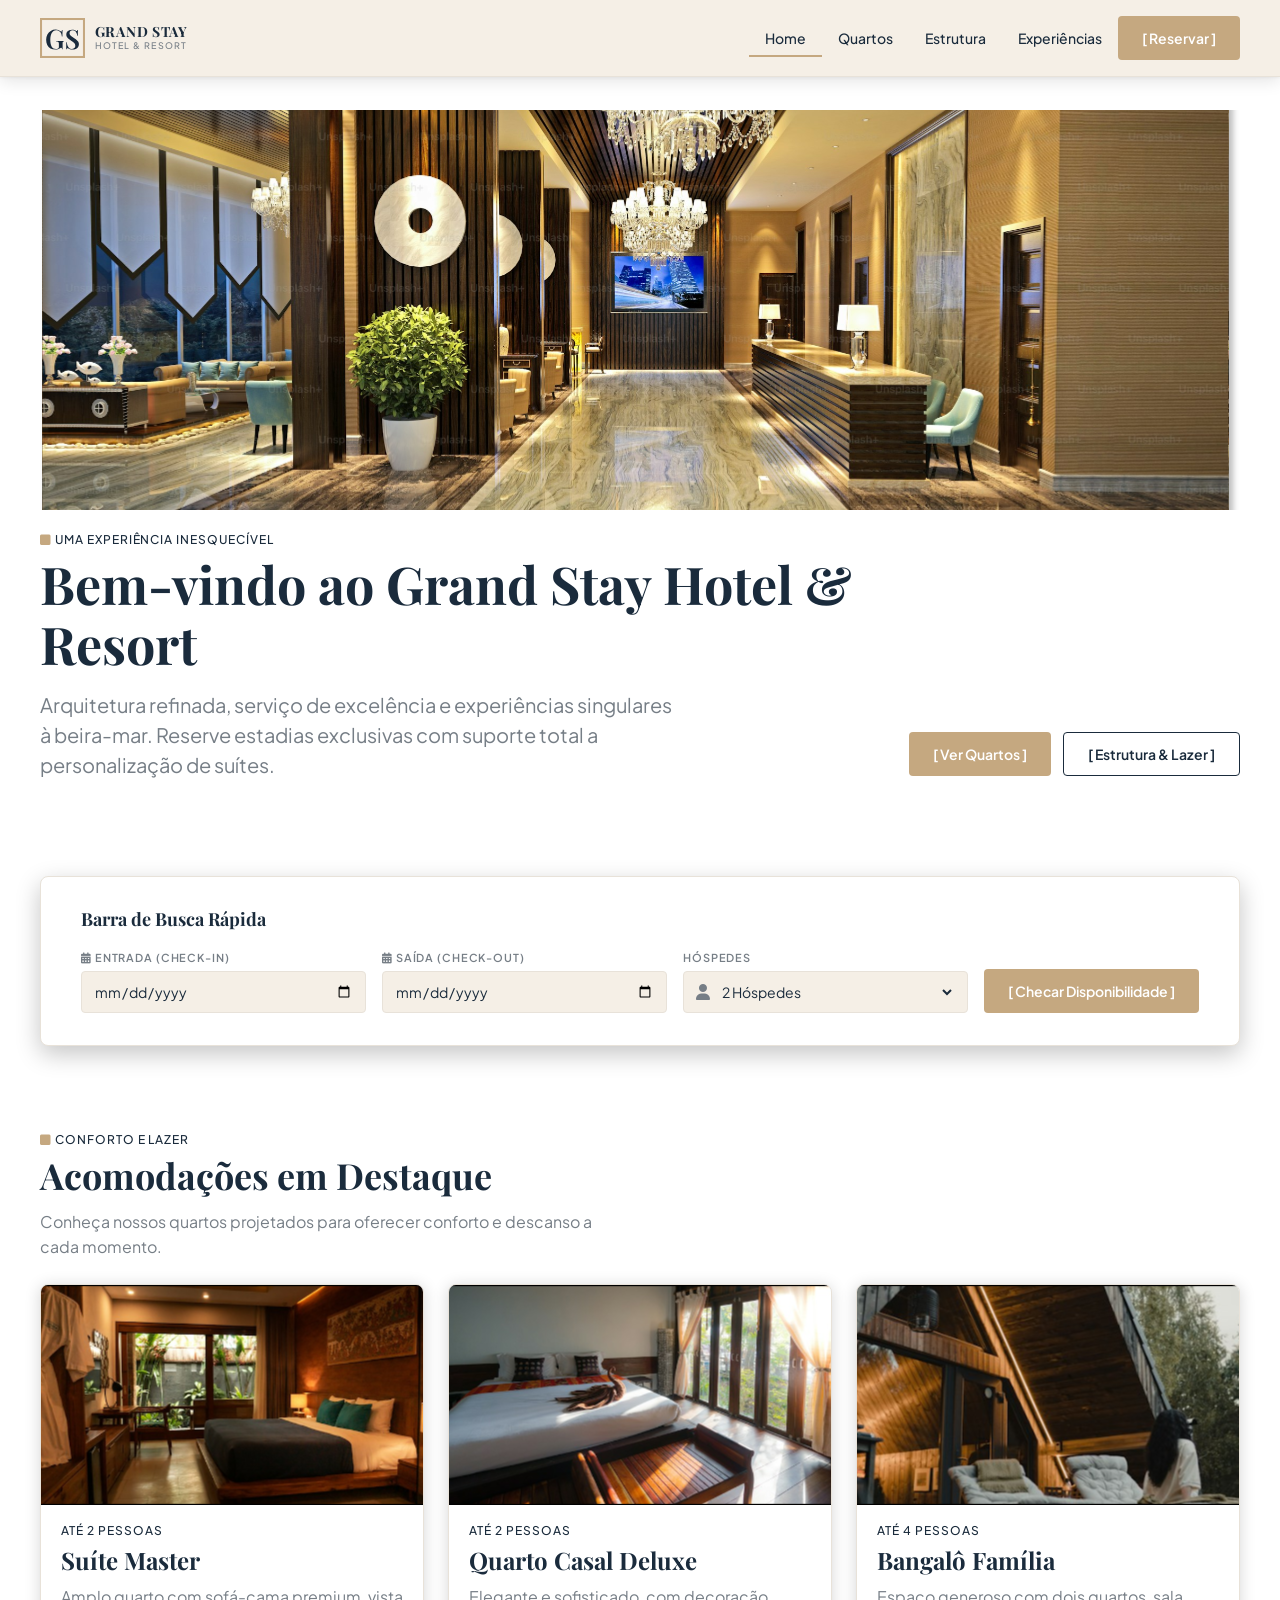
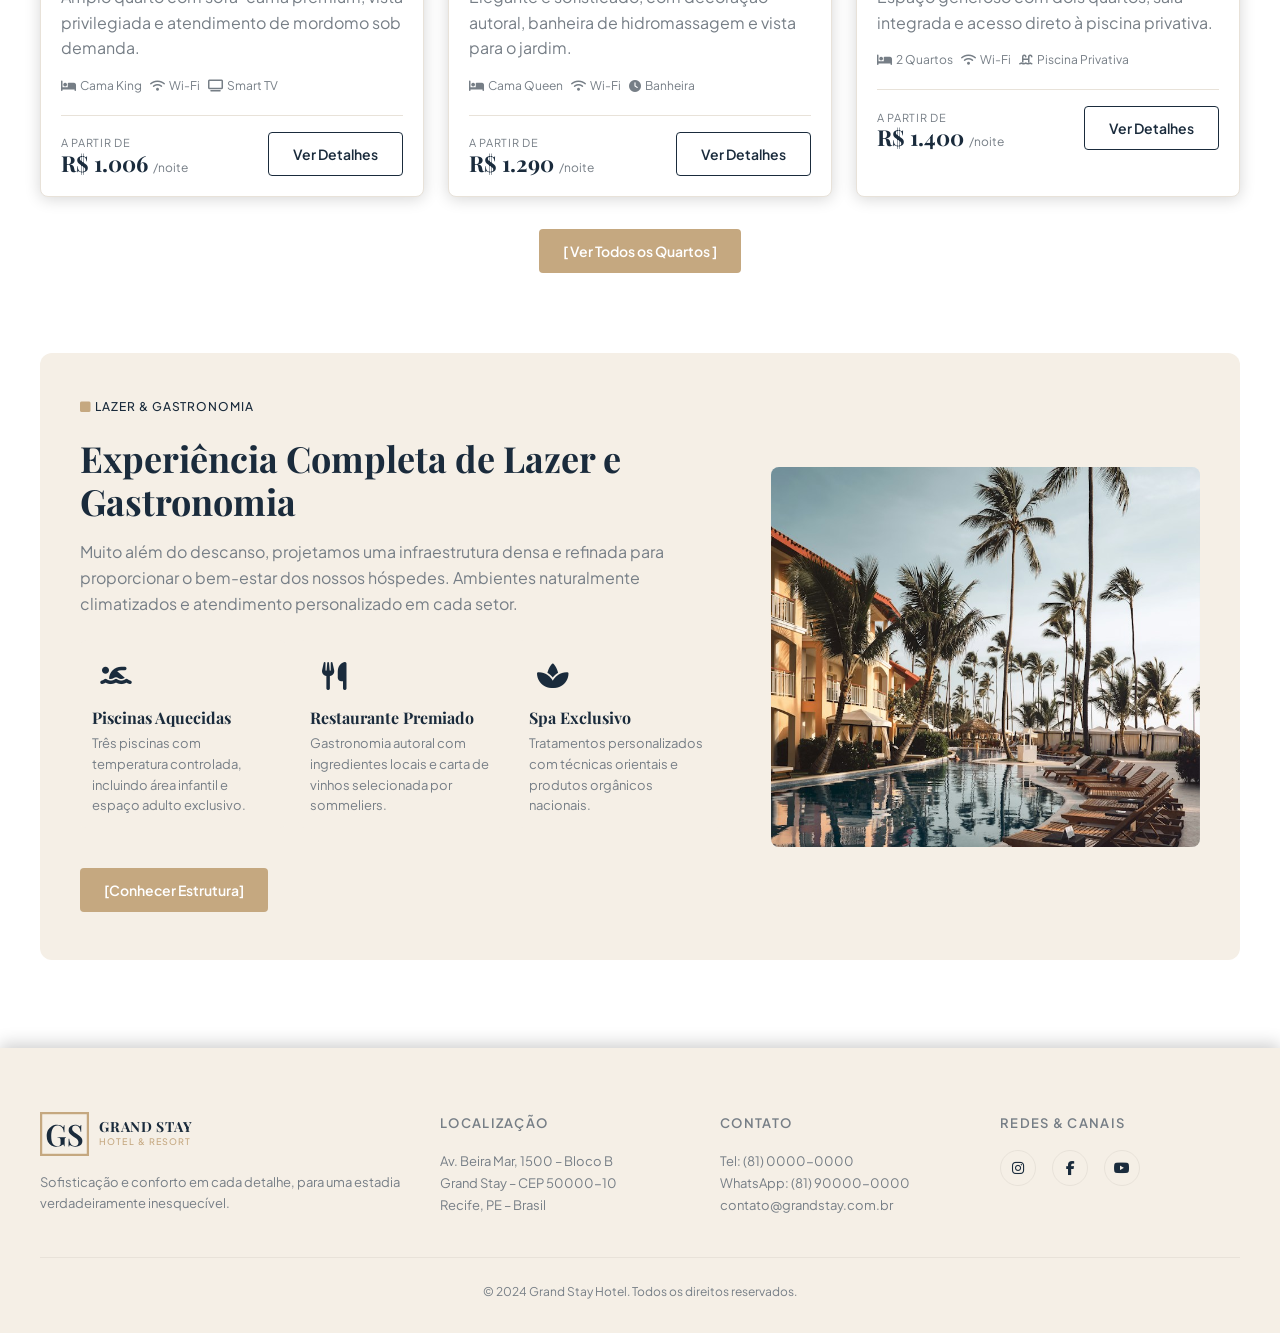
==== index.html @ 4dcf3131 "Merge branch 'develop' into feat/rooms" ====
<!DOCTYPE html>
<html lang="pt-BR">

<head>
  <meta charset="UTF-8">
  <meta name="viewport" content="width=device-width, initial-scale=1.0">
  <title>Grand Stay | Hotel &amp; Resort</title>
  <link rel="stylesheet" href="https://cdnjs.cloudflare.com/ajax/libs/font-awesome/6.5.2/css/all.min.css">
  <link rel="stylesheet" href="css/style.css">
  <link rel="stylesheet" href="css/index.css">
</head>

<body>
  <header class="nav">
    <div class="nav-inner">
      <a href="index.html" class="nav-logo" aria-label="Grand Stay – página inicial">
        <img src="assets/icons/Logo.svg" alt="Logo Grand Stay">
        <div class="nav-logo-text">
          <span class="nav-logo-name">Grand Stay</span>
          <span class="nav-logo-sub">Hotel &amp; Resort</span>
        </div>
      </a>

      <input type="checkbox" id="menu-toggle" class="nav-checkbox">
      <label for="menu-toggle" class="nav-overlay" aria-label="Fechar menu"></label>
      <label for="menu-toggle" class="nav-toggle" aria-label="Abrir menu">
        <span></span>
      </label>

      <nav id="nav-menu" class="nav-menu" aria-label="Menu principal">
        <ul class="nav-links">
          <li><a href="index.html" class="nav-link active">Home</a></li>
          <li><a href="pages/quartos.html" class="nav-link">Quartos</a></li>
          <li><a href="estrutura.html" class="nav-link">Estrutura</a></li>
          <li><a href="experiencias.html" class="nav-link">Experiências</a></li>
        </ul>
        <div class="nav-actions">
          <a href="reserva.html" class="btn btn-primary">[ Reservar ]</a>
        </div>
      </nav>
    </div>
  </header>

  <main>
    <section class="hero" aria-label="Bem-vindo ao Grand Stay">
      <img class="hero-img" src="assets/img/hall-entrada-hotel.svg" alt="Hall de entrada do Grand Stay Hotel & Resort">
      <div class="hero-overlay" aria-hidden="true"></div>
      <div class="hero-content">
        <div class="hero-text">
          <p class="hero-overline overline"><i class="fa-solid fa-square"></i> Uma experiência inesquecível</p>
          <h1 class="hero-title display-hero">Bem-vindo ao Grand Stay Hotel &amp; Resort</h1>
          <p class="hero-description body-large">
            Arquitetura refinada, serviço de excelência e experiências singulares à beira-mar.
            Reserve estadias exclusivas com suporte total a personalização de suítes.
          </p>
        </div>
        <div class="hero-actions">
          <a href="#" class="btn btn-primary">[ Ver Quartos ]</a>
          <a href="#" class="btn btn-secondary">[ Estrutura &amp; Lazer ]</a>
        </div>
      </div>
    </section>

    <section class="quick-search" aria-label="Busca rápida de disponibilidade">
      <h2 class="quick-search-title">Barra de Busca Rápida</h2>
      <form class="quick-search-form" action="reserva.html" method="get">
        <div class="quick-search-field">
          <label class="quick-search-label" for="checkin">            <i class="fa-solid fa-calendar-days" aria-hidden="true"></i> Entrada (Check-in)</label>
          <div class="quick-search-input-wrap">
            <input class="quick-search-input" type="date" id="checkin" name="checkin" aria-label="Data de entrada">
          </div>
        </div>

        <div class="quick-search-field">
          <label class="quick-search-label" for="checkout"><i class="fa-solid fa-calendar-days" aria-hidden="true"></i> Saída (Check-out)</label>
          <div class="quick-search-input-wrap">
            <input class="quick-search-input" type="date" id="checkout" name="checkout" aria-label="Data de saída">
          </div>
        </div>

        <div class="quick-search-field">
          <label class="quick-search-label" for="hospedes">Hóspedes</label>
          <div class="quick-search-input-wrap">
            <i class="fa-solid fa-user" aria-hidden="true"></i>
            <select class="quick-search-input" id="hospedes" name="hospedes" aria-label="Número de hóspedes">
              <option value="1">1 Hóspede</option>
              <option value="2" selected>2 Hóspedes</option>
              <option value="3">3 Hóspedes</option>
              <option value="4">4+ Hóspedes</option>
            </select>
          </div>
        </div>

        <button type="submit" class="btn btn-primary quick-search-btn">[ Checar Disponibilidade ]</button>
      </form>
    </section>

    <section class="section" aria-labelledby="rooms-heading">
      <div class="section-inner">
        <header class="section-header">
          <p class="overline"><i class="fa-solid fa-square"></i> Conforto e Lazer</p>
          <h2 class="section-title" id="rooms-heading">Acomodações em Destaque</h2>
          <p class="section-subtitle">Conheça nossos quartos projetados para oferecer conforto e descanso a cada
            momento.</p>
        </header>

        <ul class="rooms-grid">
          <li class="room-card">
            <img class="room-card-img" src="assets/img/suite-master.svg" alt="Suíte Master do Grand Stay">
            <div class="room-card-body">
              <p class="overline">até 2 pessoas</p>
              <h3 class="room-card-name">Suíte Master</h3>
              <p class="room-card-desc">Amplo quarto com sofá-cama premium, vista privilegiada e atendimento de mordomo
                sob demanda.</p>
              <ul class="room-card-amenities">
                <li class="room-card-amenity">
                  <i class="fa-solid fa-bed" aria-hidden="true"></i>
                  Cama King
                </li>
                <li class="room-card-amenity">
                  <i class="fa-solid fa-wifi" aria-hidden="true"></i>
                  Wi-Fi
                </li>
                <li class="room-card-amenity">
                  <i class="fa-solid fa-tv" aria-hidden="true"></i>
                  Smart TV
                </li>
              </ul>
              <div class="room-card-footer">
                <div>
                  <p class="room-card-price-label">a partir de</p>
                  <p class="room-card-price">R$ 1.006 <span>/noite</span></p>
                </div>
                <a href="detalhes-quarto.html" class="btn btn-outline">Ver Detalhes</a>
              </div>
            </div>
          </li>

          <li class="room-card">
            <img class="room-card-img" src="assets/img/casal-deluxe.svg" alt="Quarto Casal Deluxe do Grand Stay">
            <div class="room-card-body">
              <p class="overline">até 2 pessoas</p>
              <h3 class="room-card-name">Quarto Casal Deluxe</h3>
              <p class="room-card-desc">Elegante e sofisticado, com decoração autoral, banheira de hidromassagem e vista
                para o jardim.</p>
              <ul class="room-card-amenities">
                <li class="room-card-amenity">
                  <i class="fa-solid fa-bed" aria-hidden="true"></i>
                  Cama Queen
                </li>
                <li class="room-card-amenity">
                  <i class="fa-solid fa-wifi" aria-hidden="true"></i>
                  Wi-Fi
                </li>
                <li class="room-card-amenity">
                  <i class="fa-solid fa-clock" aria-hidden="true"></i>
                  Banheira
                </li>
              </ul>
              <div class="room-card-footer">
                <div>
                  <p class="room-card-price-label">a partir de</p>
                  <p class="room-card-price">R$ 1.290 <span>/noite</span></p>
                </div>
                <a href="detalhes-quarto.html" class="btn btn-outline">Ver Detalhes</a>
              </div>
            </div>
          </li>

          <li class="room-card">
            <img class="room-card-img" src="assets/img/bangalo-familia.svg" alt="Bangalô Família do Grand Stay">
            <div class="room-card-body">
              <p class="overline">até 4 pessoas</p>
              <h3 class="room-card-name">Bangalô Família</h3>
              <p class="room-card-desc">Espaço generoso com dois quartos, sala integrada e acesso direto à piscina
                privativa.</p>
              <ul class="room-card-amenities">
                <li class="room-card-amenity">
                  <i class="fa-solid fa-bed" aria-hidden="true"></i>
                  2 Quartos
                </li>
                <li class="room-card-amenity">
                  <i class="fa-solid fa-wifi" aria-hidden="true"></i>
                  Wi-Fi
                </li>
                <li class="room-card-amenity">
                  <i class="fa-solid fa-water-ladder"></i>
                  Piscina Privativa
                </li>
              </ul>
              <div class="room-card-footer">
                <div>
                  <p class="room-card-price-label">a partir de</p>
                  <p class="room-card-price">R$ 1.400 <span>/noite</span></p>
                </div>
                <a href="detalhes-quarto.html" class="btn btn-outline">Ver Detalhes</a>
              </div>
            </div>
          </li>
        </ul>

        <div class="rooms-cta">
          <a href="pages/quartos.html" class="btn btn-primary">[ Ver Todos os Quartos ]</a>
        </div>
      </div>
    </section>

    <section class="leisure section--alt" aria-labelledby="leisure-heading">
      <div class="leisure-inner">
        <div class="leisure-content">
          <p class="overline"><i class="fa-solid fa-square"></i> Lazer &amp; Gastronomia</p>
          <h2 id="leisure-heading">Experiência Completa de Lazer e Gastronomia</h2>
          <p class="leisure-description">
            Muito além do descanso, projetamos uma infraestrutura densa e refinada para proporcionar o bem-estar dos
            nossos hóspedes. Ambientes naturalmente climatizados e atendimento personalizado em cada setor.
          </p>

          <ul class="leisure-features">
            <li class="leisure-feature">
              <div class="leisure-feature-icon" aria-hidden="true">
                <i class="fa-solid fa-person-swimming"></i>
              </div>
              <div class="leisure-feature-text">
                <h3>Piscinas Aquecidas</h3>
                <p>Três piscinas com temperatura controlada, incluindo área infantil e espaço adulto exclusivo.</p>
              </div>
            </li>

            <li class="leisure-feature">
              <div class="leisure-feature-icon" aria-hidden="true">
                <i class="fa-solid fa-utensils"></i>
              </div>
              <div class="leisure-feature-text">
                <h3>Restaurante Premiado</h3>
                <p>Gastronomia autoral com ingredientes locais e carta de vinhos selecionada por sommeliers.</p>
              </div>
            </li>

            <li class="leisure-feature">
              <div class="leisure-feature-icon" aria-hidden="true">
                <i class="fa-solid fa-spa"></i>
              </div>
              <div class="leisure-feature-text">
                <h3>Spa Exclusivo</h3>
                <p>Tratamentos personalizados com técnicas orientais e produtos orgânicos nacionais.</p>
              </div>
            </li>
          </ul>

          <a href="estrutura.html" class="btn btn-primary leisure-cta">[Conhecer Estrutura]</a>
        </div>

        <div class="leisure-img-wrap">
          <img class="leisure-img" src="assets/img/piscina.svg"
            alt="Área de piscina do Grand Stay Hotel & Resort com espreguiçadeiras e palmeiras">
        </div>
      </div>
    </section>
  </main>

  <footer class="footer">
    <div class="footer-inner">
      <div class="footer-top">

        <div class="footer-brand">
          <a href="index.html" class="footer-logo" aria-label="Grand Stay – página inicial">
            <img src="assets/icons/Logo.svg" alt="Logo Grand Stay">
            <div>
              <p class="footer-logo-name">Grand Stay</p>
              <p class="footer-logo-sub">Hotel &amp; Resort</p>
            </div>
          </a>
          <p class="footer-tagline">Sofisticação e conforto em cada detalhe, para uma estadia verdadeiramente
            inesquecível.</p>
        </div>

        <div class="footer-col">
          <p class="footer-col-title">Localização</p>
          <address>
            Av. Beira Mar, 1500 – Bloco B<br>
            Grand Stay – CEP 50000-10<br>
            Recife, PE – Brasil
          </address>
        </div>

        <div class="footer-col">
          <p class="footer-col-title">Contato</p>
          <p>
            <a href="tel:+558100000000">Tel: (81) 0000-0000</a><br>
            <a href="tel:+5581900000000">WhatsApp: (81) 90000-0000</a><br>
            <a href="mailto:contato@grandstay.com.br">contato@grandstay.com.br</a>
          </p>
        </div>

        <div class="footer-col">
          <p class="footer-col-title">Redes &amp; Canais</p>
          <nav class="footer-social" aria-label="Redes sociais">
            <a href="#" aria-label="Instagram do Grand Stay">
              <i class="fa-brands fa-instagram" aria-hidden="true"></i>
            </a>
            <a href="#" aria-label="Facebook do Grand Stay">
              <i class="fa-brands fa-facebook-f" aria-hidden="true"></i>
            </a>
            <a href="#" aria-label="YouTube do Grand Stay">
              <i class="fa-brands fa-youtube" aria-hidden="true"></i>
            </a>
          </nav>
        </div>

      </div>

      <div class="footer-bottom">
        <p>&copy; 2024 Grand Stay Hotel. Todos os direitos reservados.</p>
      </div>
    </div>
  </footer>

</body>

</html>
---- css/style.css ----
/* ============================================================
    ESTILOS GERAIS 
 ============================================================ */

@import url('https://fonts.googleapis.com/css2?family=Playfair+Display:ital,wght@0,400..900;1,400..900&family=Plus+Jakarta+Sans:ital,wght@0,200..800;1,200..800&display=swap');


:root {

  --font-heading: "Playfair Display", serif;
  --font-body:    "Plus Jakarta Sans", sans-serif;

  /* Pesos */
  --fw-regular:  400;
  --fw-medium:   500;
  --fw-semibold: 600;
  --fw-bold:     700;

  /* Cores */
  --color-primary:          #C5A880;
  --color-primary-hover:    #AA8B62;
  --color-secondary:        #1A2B3C;
  --color-secondary-hover:  #263E57;
  --color-bg-main:          #F5EFE6;
  --color-text-muted:       #767E86;
  --color-sucess:           #2E7D32;
  --color-error:            #C62828;
  --color-warning:          #EF6C00;
  --color-info:             #1565C0;
  --color-white:            #FFFFFF;
  --color-border:           #E8E2D9;
  --color-overlay:          rgba(26, 43, 60, 0.55);

  /* Sombras */
  --shadow-nav:             0 4px 16px rgba(0, 0, 0, 0.11), 0 1px 3px rgba(0, 0, 0, 0.05);
  --shadow-footer:          0 -4px 16px rgba(0, 0, 0, 0.192);
  --shadow-card:            0 2px 16px rgba(0, 0, 0, 0.164);
  --shadow-card-hover:      0 8px 24px rgba(0, 0, 0, 0.233);
}


/* ============================================================
   RESET
   ============================================================ */

*,
*::before,
*::after {
  box-sizing: border-box;
  margin: 0;
  padding: 0;
}

html {
  scroll-behavior: smooth;
}

body {
  font-family: var(--font-body);
  font-size: 14px;         
  font-weight: var(--fw-regular);
  line-height: 1.5;
  min-height: 100vh;

  color: var(--color-secondary);
  background-color: var(--color-white);

  display: flex;
  flex-direction: column;
  padding-top: 74px;
}

main {
  flex: 1;
  margin: 16px;
}

img {
  display: block;
  max-width: 100%;
}

ul, ol {
  list-style: none;
}

a {
  text-decoration: none;
  color: inherit;
}


/* ============================================================
   TIPOGRAFIA
   ============================================================ */

h1 {
  font-family: var(--font-heading);
  font-size: 32px;          
  font-weight: var(--fw-bold);
  line-height: 1.2;
}

h2 {
  font-family: var(--font-heading);
  font-size: 24px;         
  font-weight: var(--fw-bold);
  line-height: 1.2;
}

h3 {
  font-family: var(--font-heading);
  font-size: 20px;          
  font-weight: var(--fw-bold);
  line-height: 1.3;
}

p {
  font-family: var(--font-body);
  font-size: 14px;         
  font-weight: var(--fw-regular);
  line-height: 1.6;
}

.display-hero {
  font-family: var(--font-heading);
  font-size: 36px;
  font-weight: var(--fw-bold);
  line-height: 1.1;
}

.body-large {
  font-family: var(--font-body);
  font-size: 16px;
  font-weight: var(--fw-regular);
  line-height: 1.5;
}

.body-small {
  font-family: var(--font-body);
  font-size: 12px;
  font-weight: var(--fw-regular);
  line-height: 1.5;
}

.button-text {
  font-family: var(--font-body);
  font-size: 14px;
  font-weight: var(--fw-semibold);
  line-height: 1;
  letter-spacing: 0;
}

.overline {
  font-family: var(--font-body);
  font-size: 11px;
  font-weight: var(--fw-medium);
  line-height: 1;
  text-transform: uppercase;
  letter-spacing: 0.08em;
  color: var(--color-secondary);
  margin-bottom: 8px;
}

.fa-square {
  color: var(--color-primary);
}

/* ============================================================
   BOTÕES
   ============================================================ */

.btn {
  display: inline-flex;
  align-items: center;
  justify-content: center;
  gap: 8px;
  min-height: 36px;
  padding: 10px 16px;
  border: none;
  border-radius: 4px;
  cursor: pointer;
  font-family: var(--font-body);
  font-size: 14px;
  font-weight: var(--fw-semibold);
  line-height: 1;
  letter-spacing: 0;
  transition: background-color 0.2s ease, color 0.2s ease, border-color 0.2s ease;
  white-space: nowrap;
}

.btn-primary {
  background-color: var(--color-primary);
  color: var(--color-white);
}

.btn-primary:hover {
  background-color: var(--color-primary-hover);
}

.btn-secondary {
  background-color: transparent;
  color: var(--color-secondary);
  border: 1.5px solid var(--color-secondary);
}

.btn-secondary:hover {
  background-color: var(--color-secondary);
  color: var(--color-white);
}

.btn-outline {
  background-color: transparent;
  color: var(--color-secondary);
  border: 1.5px solid var(--color-secondary);
}

.btn-outline:hover {
  background-color: var(--color-secondary);
  color: var(--color-white);
}


/* ============================================================
   NAV
   ============================================================ */

.nav {
  position: fixed;
  top: 0;
  left: 0;
  right: 0;
  z-index: 100;
  background-color: var(--color-bg-main);
  border-bottom: 1px solid var(--color-border);
  box-shadow: var(--shadow-nav);
}

.nav-inner {
  display: flex;
  align-items: center;
  justify-content: space-between;
  padding: 16px 20px;
  max-width: 1280px;
  margin: 0 auto;
}

.nav-logo {
  display: flex;
  align-items: center;
  gap: 10px;
  flex-shrink: 0;
}

.nav-logo img {
  height: 40px;
  width: auto;
}

.nav-logo-text {
  display: flex;
  flex-direction: column;
}

.nav-logo-name {
  font-family: var(--font-heading);
  font-size: 14px;
  font-weight: var(--fw-bold);
  color: var(--color-secondary);
  line-height: 1.1;
  text-transform: uppercase;
  letter-spacing: 0.05em;
}

.nav-logo-sub {
  font-family: var(--font-body);
  font-size: 9px;
  font-weight: var(--fw-medium);
  color: var(--color-text-muted);
  letter-spacing: 0.12em;
  text-transform: uppercase;
}

.nav-checkbox {
  display: none;
}

.nav-toggle {
  display: flex;
  align-items: center;
  cursor: pointer;
  padding: 12px 4px;
  position: relative;
  z-index: 102;
}

.nav-toggle span,
.nav-toggle span::before,
.nav-toggle span::after {
  display: block;
  width: 24px;
  height: 2px;
  background-color: var(--color-secondary);
}

.nav-toggle span {
  position: relative;
}

.nav-toggle span::before,
.nav-toggle span::after {
  content: "";
  position: absolute;
  left: 0;
}

.nav-toggle span::before {
  top: -8px;
}

.nav-toggle span::after {
  top: 8px;
}

.nav-overlay {
  display: none;
  position: fixed;
  inset: 0;
  background-color: var(--color-overlay);
  z-index: 101;
}

.nav-menu {
  display: none;
  position: fixed;
  top: 73px;
  left: 0;
  right: 0;
  bottom: 0;
  background-color: var(--color-white);
  flex-direction: column;
  padding: 32px 20px;
  gap: 8px;
  overflow-y: auto;
  z-index: 102;
}

.nav-checkbox:checked ~ .nav-menu {
  display: flex;
}

.nav-checkbox:checked ~ .nav-overlay {
  display: block;
}

.nav-links {
  display: flex;
  flex-direction: column;
  gap: 4px;
}

.nav-link {
  font-family: var(--font-body);
  font-size: 18px;
  font-weight: var(--fw-medium);
  color: var(--color-secondary);
  padding: 12px 0;
  border-bottom: 1px solid var(--color-border);
  transition: color 0.2s ease;
}

.nav-link:hover,
.nav-link.active {
  color: var(--color-primary);
}

.nav-actions {
  margin-top: 24px;
  display: flex;
  flex-direction: column;
  gap: 12px;
}


/* ============================================================
   FOOTER
   ============================================================ */

.footer {
  position: relative;
  z-index: 10;
  background-color: var(--color-bg-main);
  color: var(--color-secondary);
  margin-top: auto;
  box-shadow: var(--shadow-footer);
}

.footer-inner {
  width: 100%;
  max-width: 1280px;
  margin: 0 auto;
  padding: 48px 20px 24px;
}

.footer-top {
  display: grid;
  grid-template-columns: 1fr;
  gap: 40px;
  padding-bottom: 40px;
  border-bottom: 1px solid var(--color-border);
}

.footer-brand {
  display: flex;
  flex-direction: column;
  gap: 16px;
}

.footer-logo {
  display: flex;
  align-items: center;
  gap: 10px;
}

.footer-logo img {
  height: 44px;
  width: auto;
}

.footer-logo-name {
  font-family: var(--font-heading);
  font-size: 14px;
  font-weight: var(--fw-bold);
  color: var(--color-secondary);
  line-height: 1.1;
  text-transform: uppercase;
  letter-spacing: 0.05em;
}

.footer-logo-sub {
  font-family: var(--font-body);
  font-size: 9px;
  font-weight: var(--fw-medium);
  color: var(--color-primary);
  letter-spacing: 0.12em;
  text-transform: uppercase;
}

.footer-tagline {
  color: var(--color-text-muted);
  font-size: 13px;
  line-height: 1.6;
}

.footer-col-title {
  font-family: var(--font-body);
  font-size: 11px;
  font-weight: var(--fw-semibold);
  text-transform: uppercase;
  letter-spacing: 0.1em;
  color: var(--color-primary);
  margin-bottom: 16px;
}

.footer-col p,
.footer-col address {
  color: var(--color-text-muted);
  font-size: 13px;
  line-height: 1.7;
  font-style: normal;
}

.footer-col a {
  color: var(--color-text-muted);
  font-size: 13px;
  transition: color 0.2s ease;
}

.footer-col a:hover {
  color: var(--color-primary);
}

.footer-social {
  display: flex;
  gap: 16px;
  margin-top: 8px;
}

.footer-social a {
  display: flex;
  align-items: center;
  justify-content: center;
  width: 36px;
  height: 36px;
  border: 1px solid var(--color-border);
  border-radius: 50%;
  color: var(--color-secondary);
  font-size: 14px;
  transition: border-color 0.2s ease, background-color 0.2s ease;
}

.footer-social a:hover {
  border-color: var(--color-primary);
  background-color: var(--color-primary);
  color: var(--color-white);
}

.footer-bottom {
  padding-top: 24px;
  text-align: center;
}

.footer-bottom p {
  color: var(--color-text-muted);
  font-size: 12px;
}


/* ============================================================
   TABLET — min-width: 768px
   ============================================================ */

@media (min-width: 768px) {
  .btn {
    min-height: 44px;
    padding: 12px 24px;
  }

  body  { font-size: 16px; }
  h1    { font-size: 40px; }
  h2    { font-size: 36px; }
  h3    { font-size: 24px; }
  p     { font-size: 16px; }
  .display-hero  { font-size: 64px; }
  .body-large    { font-size: 20px; }
  .body-small    { font-size: 14px; }
  .button-text   { font-size: 15px; }
  .overline      { font-size: 12px; }

  .nav-toggle,
  .nav-checkbox,
  .nav-overlay {
    display: none !important;
  }

  .nav-menu {
    display: flex;
    position: static;
    flex-direction: row;
    align-items: center;
    padding: 0;
    gap: 0;
    overflow: visible;
    background: none;
  }

  .nav-links {
    flex-direction: row;
    gap: 0;
  }

  .nav-link {
    font-size: 14px;
    padding: 8px 16px;
    border-bottom: none;
    border-bottom: 2px solid transparent;
  }

  .nav-link:hover,
  .nav-link.active {
    border-bottom-color: var(--color-primary);
    color: var(--color-secondary);
  }

  .nav-actions {
    margin-top: 0;
    flex-direction: row;
    gap: 8px;
  }

  .nav-inner {
    padding: 16px 32px;
  }

  main {
    margin: 24px 32px;
  }

  /* Footer */
  .footer-top {
    grid-template-columns: 1.5fr 1fr 1fr 1fr;
  }

  .footer-inner {
    padding: 48px 32px 24px;
  }
}


/* ============================================================
   DESKTOP 
   ============================================================ */
@media (min-width: 1280px) {
  main {
    width: 100%;
    max-width: 1440px;
    margin: 36px auto 48px;
    padding: 0 40px;
  }

  .nav-inner {
    width: 100%;
    max-width: 1440px;
    margin: 0 auto;
    padding: 16px 40px;
  }

  .footer-inner {
    width: 100%;
    max-width: 1440px;
    margin: 0 auto;
    padding: 64px 40px 32px;
  }
}
---- css/index.css ----
/* ============================================================
   HERO
   ============================================================ */

.hero {
  min-height: 0;
  background-color: var(--color-white);
  margin-bottom: 32px;
}

.hero-img {
  width: 100%;
  height: 280px;
  object-fit: cover;
  object-position: center;
}

.hero-overlay {
  display: none;
}

.hero-content {
  color: var(--color-secondary);
  width: 100%;
}

.hero-title {
  color: var(--color-secondary);
  margin-bottom: 16px;
}

.hero-text {
  margin-top: 16px;
}

.hero-description {
  color: var(--color-text-muted);
  margin-bottom: 32px;
  max-width: 480px;
}

.hero-actions {
  display: flex;
  gap: 8px;
}


/* ============================================================
   BUSCA RÁPIDA
   ============================================================ */

.quick-search {
  background-color: var(--color-white);
  padding: 24px 20px;
  border-radius: 8px;
  border: 1px solid var(--color-border);
  box-shadow: var(--shadow-card-hover);
  margin-bottom: 40px;
}

.quick-search-title {
  font-family: var(--font-heading);
  font-size: 18px;
  font-weight: var(--fw-bold);
  color: var(--color-secondary);
  margin-bottom: 20px;
}

.quick-search-form {
  display: flex;
  flex-direction: column;
  gap: 12px;
}

.quick-search-field {
  display: flex;
  flex-direction: column;
  gap: 4px;
}

.quick-search-label {
  font-size: 11px;
  font-weight: var(--fw-semibold);
  text-transform: uppercase;
  letter-spacing: 0.08em;
  color: var(--color-text-muted);
}

.quick-search-input-wrap {
  display: flex;
  align-items: center;
  gap: 8px;
  border: 1.5px solid var(--color-border);
  border-radius: 4px;
  padding: 10px 12px;
  background-color: var(--color-bg-main);
}

.quick-search-input-wrap i {
  flex-shrink: 0;
  color: var(--color-text-muted);
}

.quick-search-input {
  border: none;
  background: none;
  font-family: var(--font-body);
  font-size: 14px;
  color: var(--color-secondary);
  width: 100%;
  outline: none;
}

.quick-search-input::placeholder {
  color: var(--color-text-muted);
}

.quick-search-btn {
  width: 100%;
  margin-top: 4px;
}


/* ============================================================
   SEÇÃO — ESTILO BASE
   ============================================================ */

.section {
  padding: 24px 0;
  margin-bottom: 32px;
}

.section-header {
  margin-bottom: 24px;
}

.section-title {
  color: var(--color-secondary);
  margin-bottom: 12px;
}

.section-subtitle {
  color: var(--color-text-muted);
  max-width: 560px;
}

.section--alt {
  background-color: var(--color-white);
}


/* ============================================================
   ACOMODAÇÕES
   ============================================================ */

.rooms-grid {
  display: flex;
  flex-direction: column;
  gap: 24px;
}

.room-card {
  background-color: var(--color-white);
  border: 1px solid var(--color-border);
  border-radius: 8px;
  overflow: hidden;
  box-shadow: var(--shadow-card);
  transition: transform 0.25s ease, box-shadow 0.25s ease, border-color 0.25s ease;
}

.room-card:hover {
  transform: translateY(-4px);
  box-shadow: var(--shadow-card-hover);
  border-color: var(--color-primary);
}

.room-card-img {
  width: 100%;
  height: 220px;
  object-fit: cover;
}

.room-card-body {
  padding: 20px;
}

.room-card-name {
  color: var(--color-secondary);
  margin-bottom: 8px;
}

.room-card-desc {
  color: var(--color-text-muted);
  margin-bottom: 16px;
}

.room-card-amenities {
  display: flex;
  flex-wrap: wrap;
  gap: 8px;
  margin-bottom: 20px;
}

.room-card-amenity {
  display: flex;
  align-items: center;
  gap: 4px;
  font-size: 12px;
  color: var(--color-text-muted);
}

.room-card-footer {
  display: flex;
  align-items: center;
  justify-content: space-between;
  padding-top: 16px;
  border-top: 1px solid var(--color-border);
}

.room-card-price-label {
  font-size: 11px;
  color: var(--color-text-muted);
  text-transform: uppercase;
  letter-spacing: 0.06em;
}

.room-card-price {
  font-family: var(--font-heading);
  font-size: 22px;
  font-weight: var(--fw-bold);
  color: var(--color-secondary);
  line-height: 1;
}

.room-card-price span {
  font-family: var(--font-body);
  font-size: 12px;
  font-weight: var(--fw-regular);
  color: var(--color-text-muted);
}

.rooms-cta {
  display: flex;
  justify-content: center;
  margin-top: 32px;
}


/* ============================================================
   LAZER & GASTRONOMIA
   ============================================================ */

.leisure {
  padding: 32px 20px;
  background-color: var(--color-bg-main);
  border-radius: 12px;
  margin-bottom: 40px;
}

.leisure-inner {
  display: flex;
  flex-direction: column;
  gap: 16px;
}

.leisure-content {
  display: flex;
  flex-direction: column;
  gap: 16px;
}

.leisure-content {
  display: contents;
}

.leisure-content > .overline {
  order: 0;
}

.leisure-content > h2 {
  order: 1;
}

.leisure-img-wrap {
  order: 2;
}

.leisure-content > .leisure-description {
  order: 3;
}

.leisure-content > .leisure-features {
  order: 4;
}

.leisure-content > .leisure-cta {
  order: 5;
}

.leisure-description {
  color: var(--color-text-muted);
}

.leisure-features {
  display: flex;
  flex-direction: column;
  gap: 20px;
  margin-top: 8px;
}

.leisure-feature {
  display: flex;
  align-items: flex-start;
  flex-direction: column;
  gap: 16px;
  background-color: var(--color-bg-main);
  padding: 8px 12px;
  border-radius: 6px;
}

.leisure-feature-icon {
  display: flex;
  align-items: center;
  justify-content: center;
  width: 48px;
  height: 48px;
}

.leisure-feature-icon i {
  color: var(--color-secondary);
  font-size: 28px;
}

.leisure-feature-text h3 {
  font-size: 16px;
  color: var(--color-secondary);
  margin-bottom: 4px;
}

.leisure-feature-text p {
  color: var(--color-text-muted);
  font-size: 13px;
}

.leisure-cta {
  margin-top: 24px;
  align-self: center;
}

.leisure-img-wrap {
  border-radius: 8px;
  overflow: hidden;
}

.leisure-img {
  width: 100%;
  height: 280px;
  object-fit: cover;
}


/* ============================================================
   TABLET — min-width: 768px
   ============================================================ */

@media (min-width: 768px) {

  /* Hero */
  .hero-img {
    height: 400px;
  }

  .hero-content {
    display: flex;
    flex-direction: column;
    align-items: flex-start;
  }

  .hero-text {
    width: 100%;
  }

  .hero-actions {
    width: 100%;
    justify-content: flex-start;
  }

  /* Busca */
  .quick-search {
    padding: 32px 40px;
  }

  .quick-search-form {
    flex-direction: row;
    align-items: flex-end;
    gap: 16px;
  }

  .quick-search-field {
    flex: 1;
  }

  .quick-search-btn {
    width: auto;
    flex-shrink: 0;
    margin-top: 0;
    align-self: flex-end;
  }

  /* Seção */
  .section {
    padding: 48px 0;
  }

  /* Quartos */
  .rooms-grid {
    display: grid;
    grid-template-columns: repeat(2, 1fr);
    gap: 24px;
  }

  /* Lazer */
  .leisure {
    padding: 48px 32px;
  }

  .leisure-inner {
    flex-direction: row;
    align-items: center;
    gap: 40px;
  }

  .leisure-content {
    display: flex;
    flex: 1;
    flex-direction: column;
  }

  .leisure-features {
    flex-direction: row;
    gap: 12px;
  }

  .leisure-feature {
    flex: 1;
    gap: 8px;
    padding: 12px;
  }

  .leisure-cta {
    align-self: flex-start;
  }

  .leisure-img-wrap {
    flex: 1;
  }

  .leisure-img {
    height: 380px;
  }
}


/* ============================================================
   DESKTOP — min-width: 1280px
   ============================================================ */

@media (min-width: 1280px) {

  /* Hero */
  .hero {
    margin-bottom: 48px;
  }

  .hero-img {
    height: 400px;
  }

  .hero-content {
    padding: 24px 0px 48px;
    display: flex;
    flex-direction: row;
    align-items: flex-end;
    justify-content: space-between;
    width: 100%;
    max-width: 100%;
    gap: 48px;
  }

  .hero-text {
    flex: 1 1 70%;
    max-width: 72%;
    min-width: 0;
    margin-top: 0;
  }

  .hero-description {
    max-width: 640px;
    margin-bottom: 0;
  }

  .hero-title {
    font-size: 52px;
    line-height: 1.15;
  }

  .hero-actions {
    flex: 0 0 auto;
    display: flex;
    flex-direction: row;
    gap: 12px;
    width: auto;
    margin-left: auto;
    align-self: flex-end;
    padding-bottom: 4px;
  }

  /* Busca */
  .quick-search {
    padding: 32px 40px;
  }

  /* Seção */
  .section {
    padding: 48px 0px;
  }

  .section-inner {
    width: 100%;
  }

  /* Quartos */
  .rooms-grid {
    grid-template-columns: repeat(3, 1fr);
    gap: 24px;
  }

  /* Lazer */
  .leisure {
    padding: 48px 40px;
  }

  .leisure-inner {
    width: 100%;
    gap: 48px;
  }

  .leisure-content {
    flex: 1.2;
  }

  .leisure-img-wrap {
    flex: 0.8;
  }

  .leisure-img {
    height: 380px;
  }
}
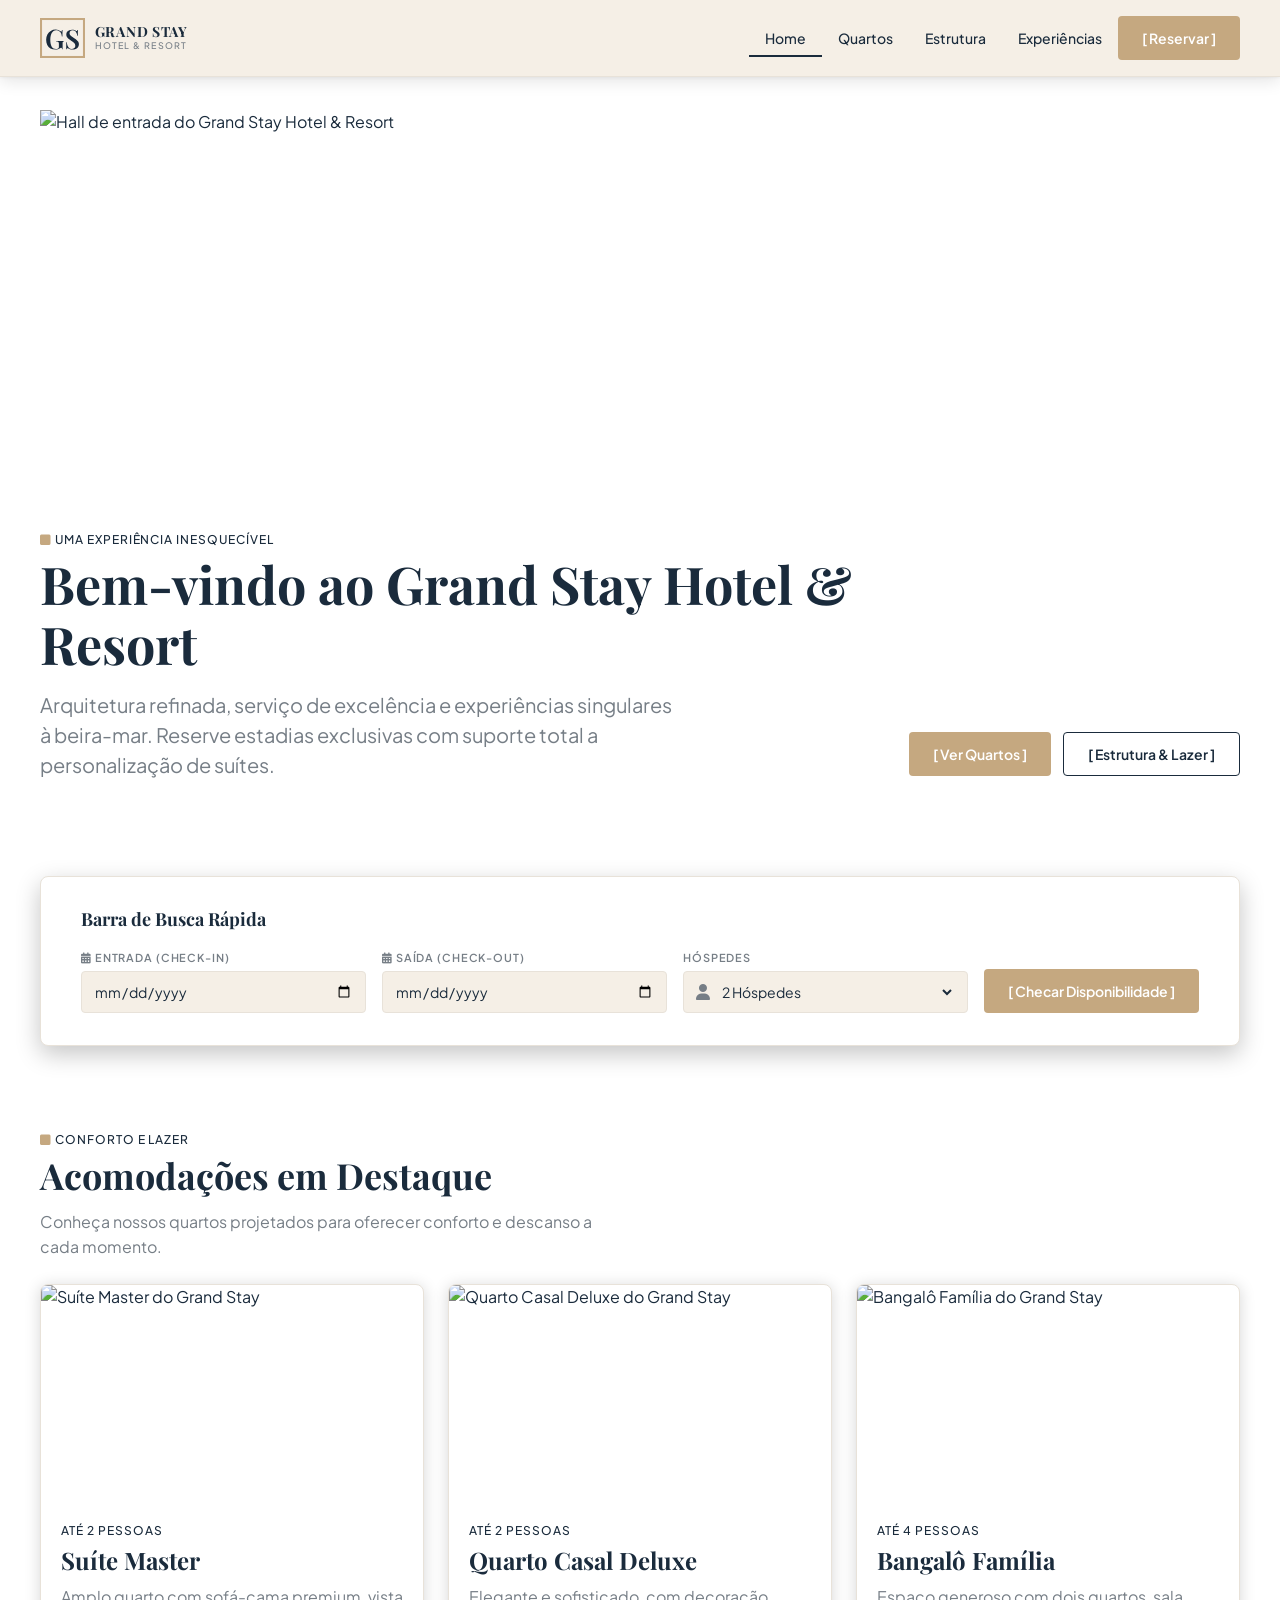
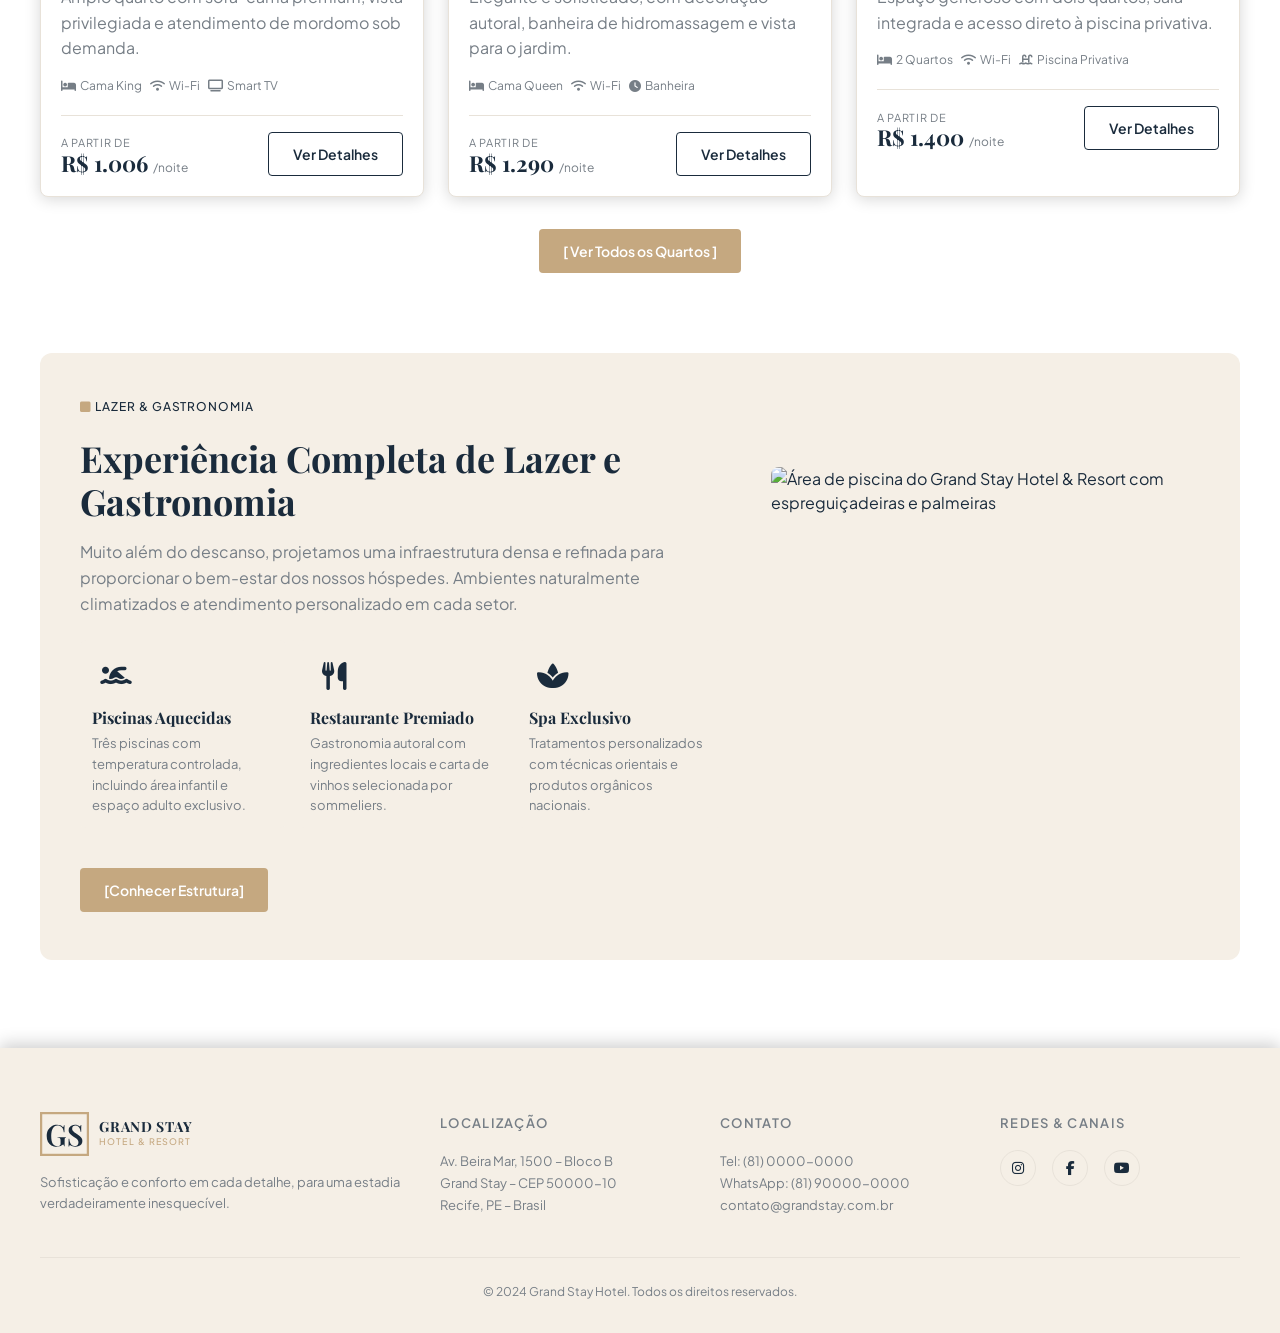
==== commit 84599735: "feat: add global styles, rooms page layout" ====
--- a/index.html
+++ b/index.html
@@ -43,7 +43,7 @@
 
   <main>
     <section class="hero" aria-label="Bem-vindo ao Grand Stay">
-      <img class="hero-img" src="assets/img/hall-entrada-hotel.svg" alt="Hall de entrada do Grand Stay Hotel & Resort">
+      <img class="hero-img" src="https://images.unsplash.com/photo-1542314831-068cd1dbfeeb?w=1600&q=85&fit=crop" alt="Hall de entrada do Grand Stay Hotel &amp; Resort">
       <div class="hero-overlay" aria-hidden="true"></div>
       <div class="hero-content">
         <div class="hero-text">
@@ -106,7 +106,7 @@
 
         <ul class="rooms-grid">
           <li class="room-card">
-            <img class="room-card-img" src="assets/img/suite-master.svg" alt="Suíte Master do Grand Stay">
+            <img class="room-card-img" src="https://images.unsplash.com/photo-1631049307264-da0ec9d70304?w=800&q=80&fit=crop" alt="Suíte Master do Grand Stay">
             <div class="room-card-body">
               <p class="overline">até 2 pessoas</p>
               <h3 class="room-card-name">Suíte Master</h3>
@@ -137,7 +137,7 @@
           </li>
 
           <li class="room-card">
-            <img class="room-card-img" src="assets/img/casal-deluxe.svg" alt="Quarto Casal Deluxe do Grand Stay">
+            <img class="room-card-img" src="https://images.unsplash.com/photo-1611892440504-42a792e24d32?w=800&q=80&fit=crop" alt="Quarto Casal Deluxe do Grand Stay">
             <div class="room-card-body">
               <p class="overline">até 2 pessoas</p>
               <h3 class="room-card-name">Quarto Casal Deluxe</h3>
@@ -168,7 +168,7 @@
           </li>
 
           <li class="room-card">
-            <img class="room-card-img" src="assets/img/bangalo-familia.svg" alt="Bangalô Família do Grand Stay">
+            <img class="room-card-img" src="https://images.unsplash.com/photo-1596436889106-be35e843f974?w=800&q=80&fit=crop" alt="Bangalô Família do Grand Stay">
             <div class="room-card-body">
               <p class="overline">até 4 pessoas</p>
               <h3 class="room-card-name">Bangalô Família</h3>
@@ -251,8 +251,8 @@
         </div>
 
         <div class="leisure-img-wrap">
-          <img class="leisure-img" src="assets/img/piscina.svg"
-            alt="Área de piscina do Grand Stay Hotel & Resort com espreguiçadeiras e palmeiras">
+          <img class="leisure-img" src="https://images.unsplash.com/photo-1571896349842-33c89424de2d?w=1200&q=85&fit=crop"
+            alt="Área de piscina do Grand Stay Hotel &amp; Resort com espreguiçadeiras e palmeiras">
         </div>
       </div>
     </section>
--- a/css/style.css
+++ b/css/style.css
@@ -53,6 +53,7 @@
 
 html {
   scroll-behavior: smooth;
+  overflow-x: hidden;
 }
 
 body {
@@ -61,6 +62,7 @@
   font-weight: var(--fw-regular);
   line-height: 1.5;
   min-height: 100vh;
+  overflow-x: hidden;
 
   color: var(--color-secondary);
   background-color: var(--color-white);
@@ -218,6 +220,12 @@
 .btn-outline:hover {
   background-color: var(--color-secondary);
   color: var(--color-white);
+}
+
+.btn-user {
+  padding: 0;
+  width: 36px;
+  min-width: 36px;
 }
 
 
@@ -526,6 +534,12 @@
     padding: 12px 24px;
   }
 
+  .btn-user {
+    width: 44px;
+    min-width: 44px;
+    padding: 0;
+  }
+
   body  { font-size: 16px; }
   h1    { font-size: 40px; }
   h2    { font-size: 36px; }
@@ -568,7 +582,7 @@
 
   .nav-link:hover,
   .nav-link.active {
-    border-bottom-color: var(--color-primary);
+    border-bottom-color: var(--color-secondary);
     color: var(--color-secondary);
   }
 
@@ -588,7 +602,8 @@
 
   /* Footer */
   .footer-top {
-    grid-template-columns: 1.5fr 1fr 1fr 1fr;
+    grid-template-columns: repeat(2, 1fr);
+    gap: 32px;
   }
 
   .footer-inner {
@@ -615,6 +630,11 @@
     padding: 16px 40px;
   }
 
+  .footer-top {
+    grid-template-columns: 1.5fr 1fr 1fr 1fr;
+    gap: 40px;
+  }
+
   .footer-inner {
     width: 100%;
     max-width: 1440px;
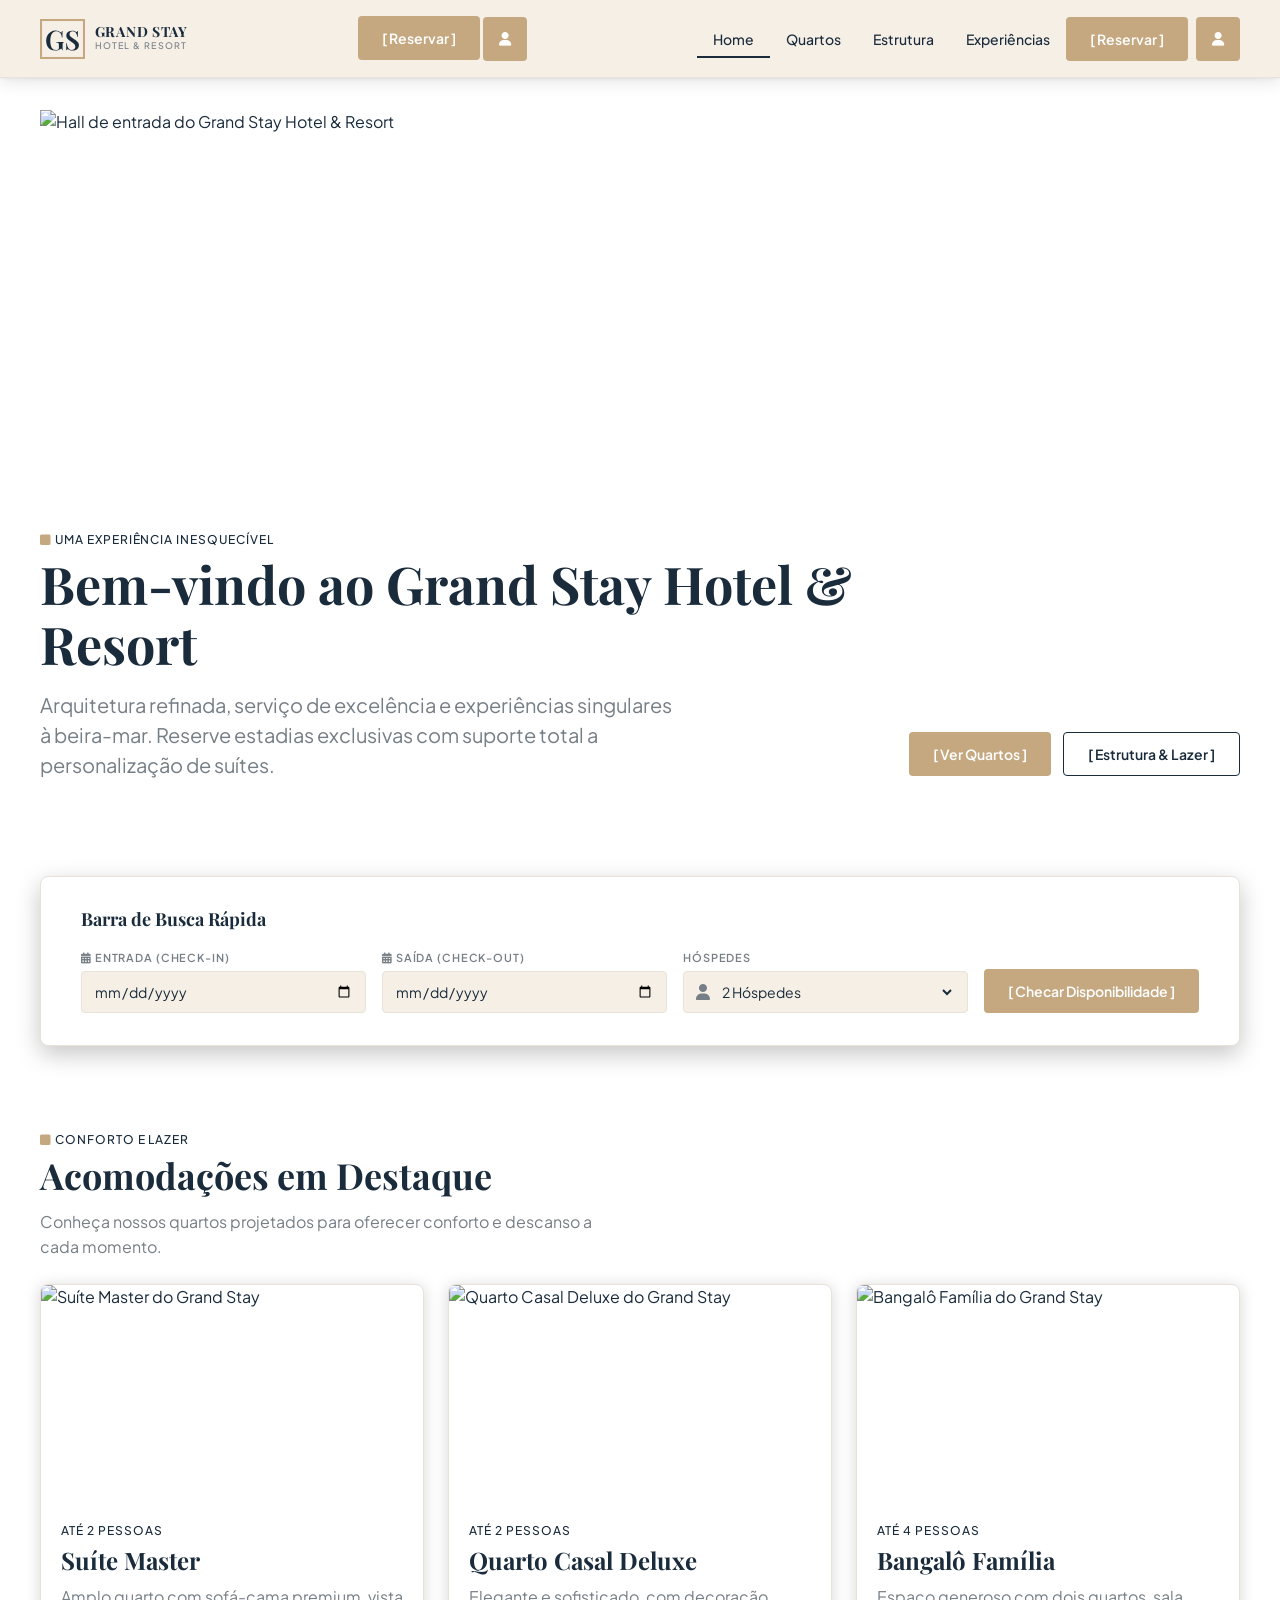
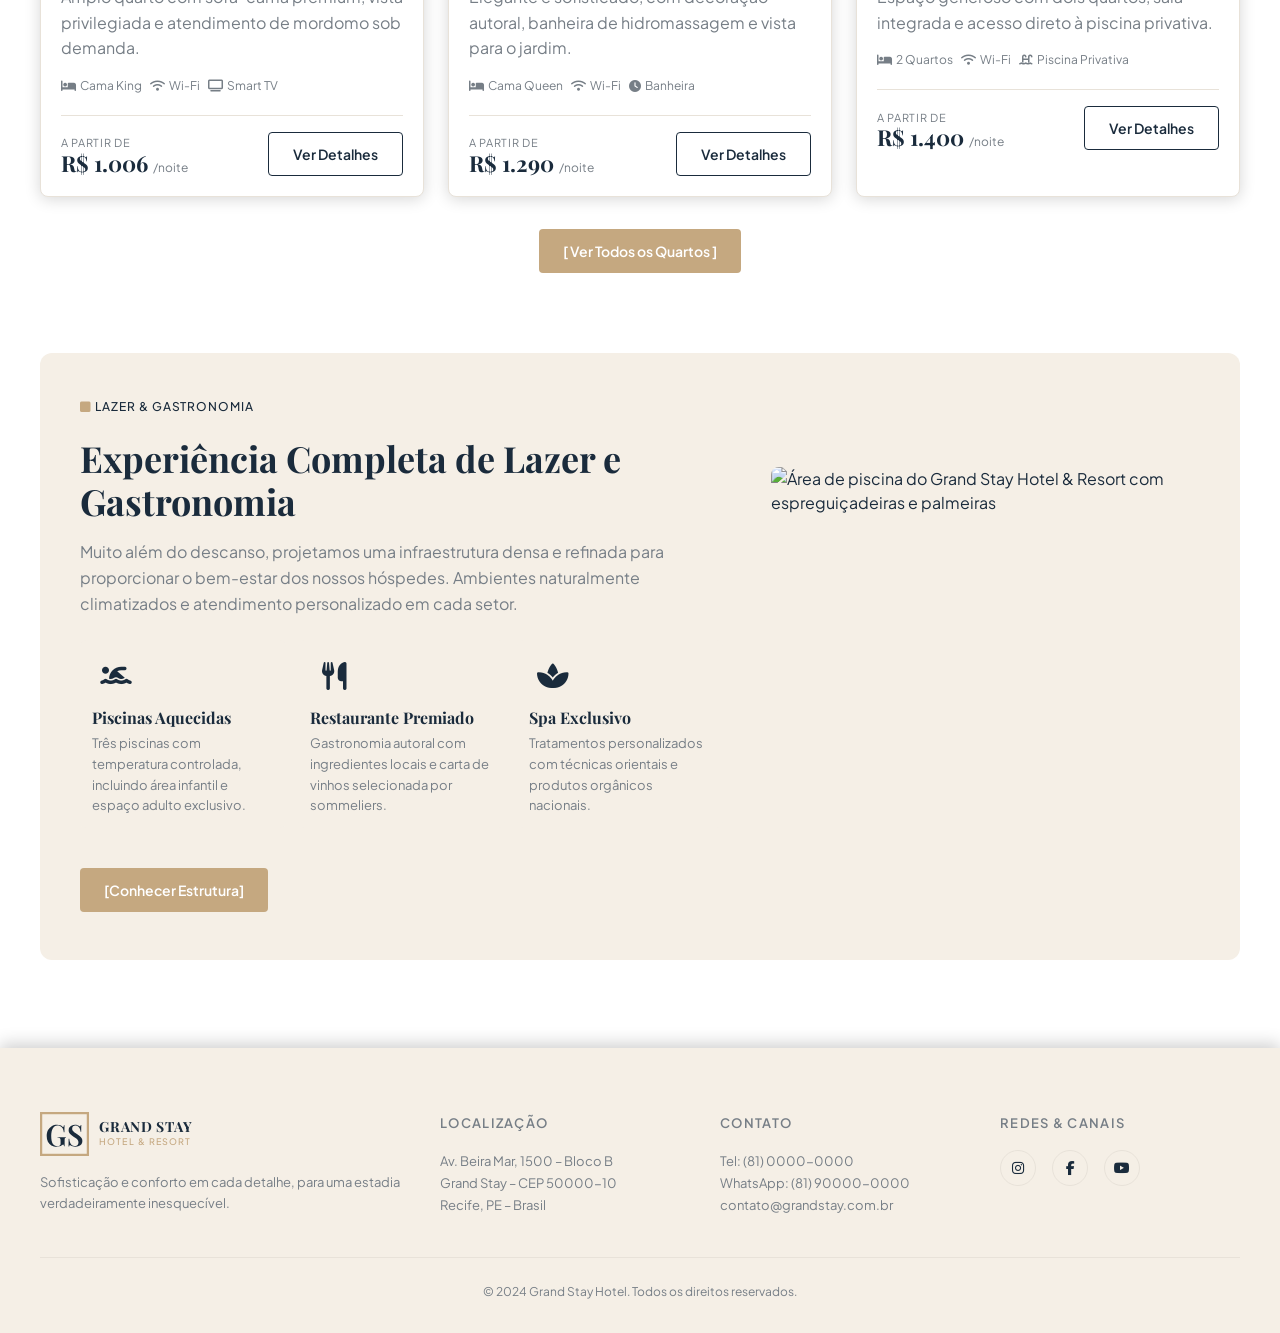
==== commit e6672ee6: "fix: add 'reserva' button in nav index" ====
--- a/index.html
+++ b/index.html
@@ -20,6 +20,13 @@
           <span class="nav-logo-sub">Hotel &amp; Resort</span>
         </div>
       </a>
+
+      <div class="nav-mobile-actions">
+        <a href="reserva.html" class="btn btn-primary">[ Reservar ]</a>
+        <a href="#" class="btn btn-primary btn-user" aria-label="Perfil do usuário">
+          <i class="fa-solid fa-user" aria-hidden="true"></i>
+        </a>
+      </div>
 
       <input type="checkbox" id="menu-toggle" class="nav-checkbox">
       <label for="menu-toggle" class="nav-overlay" aria-label="Fechar menu"></label>
@@ -36,6 +43,9 @@
         </ul>
         <div class="nav-actions">
           <a href="reserva.html" class="btn btn-primary">[ Reservar ]</a>
+          <a href="#" class="btn btn-primary btn-user" aria-label="Perfil do usuário">
+            <i class="fa-solid fa-user" aria-hidden="true"></i>
+          </a>
         </div>
       </nav>
     </div>
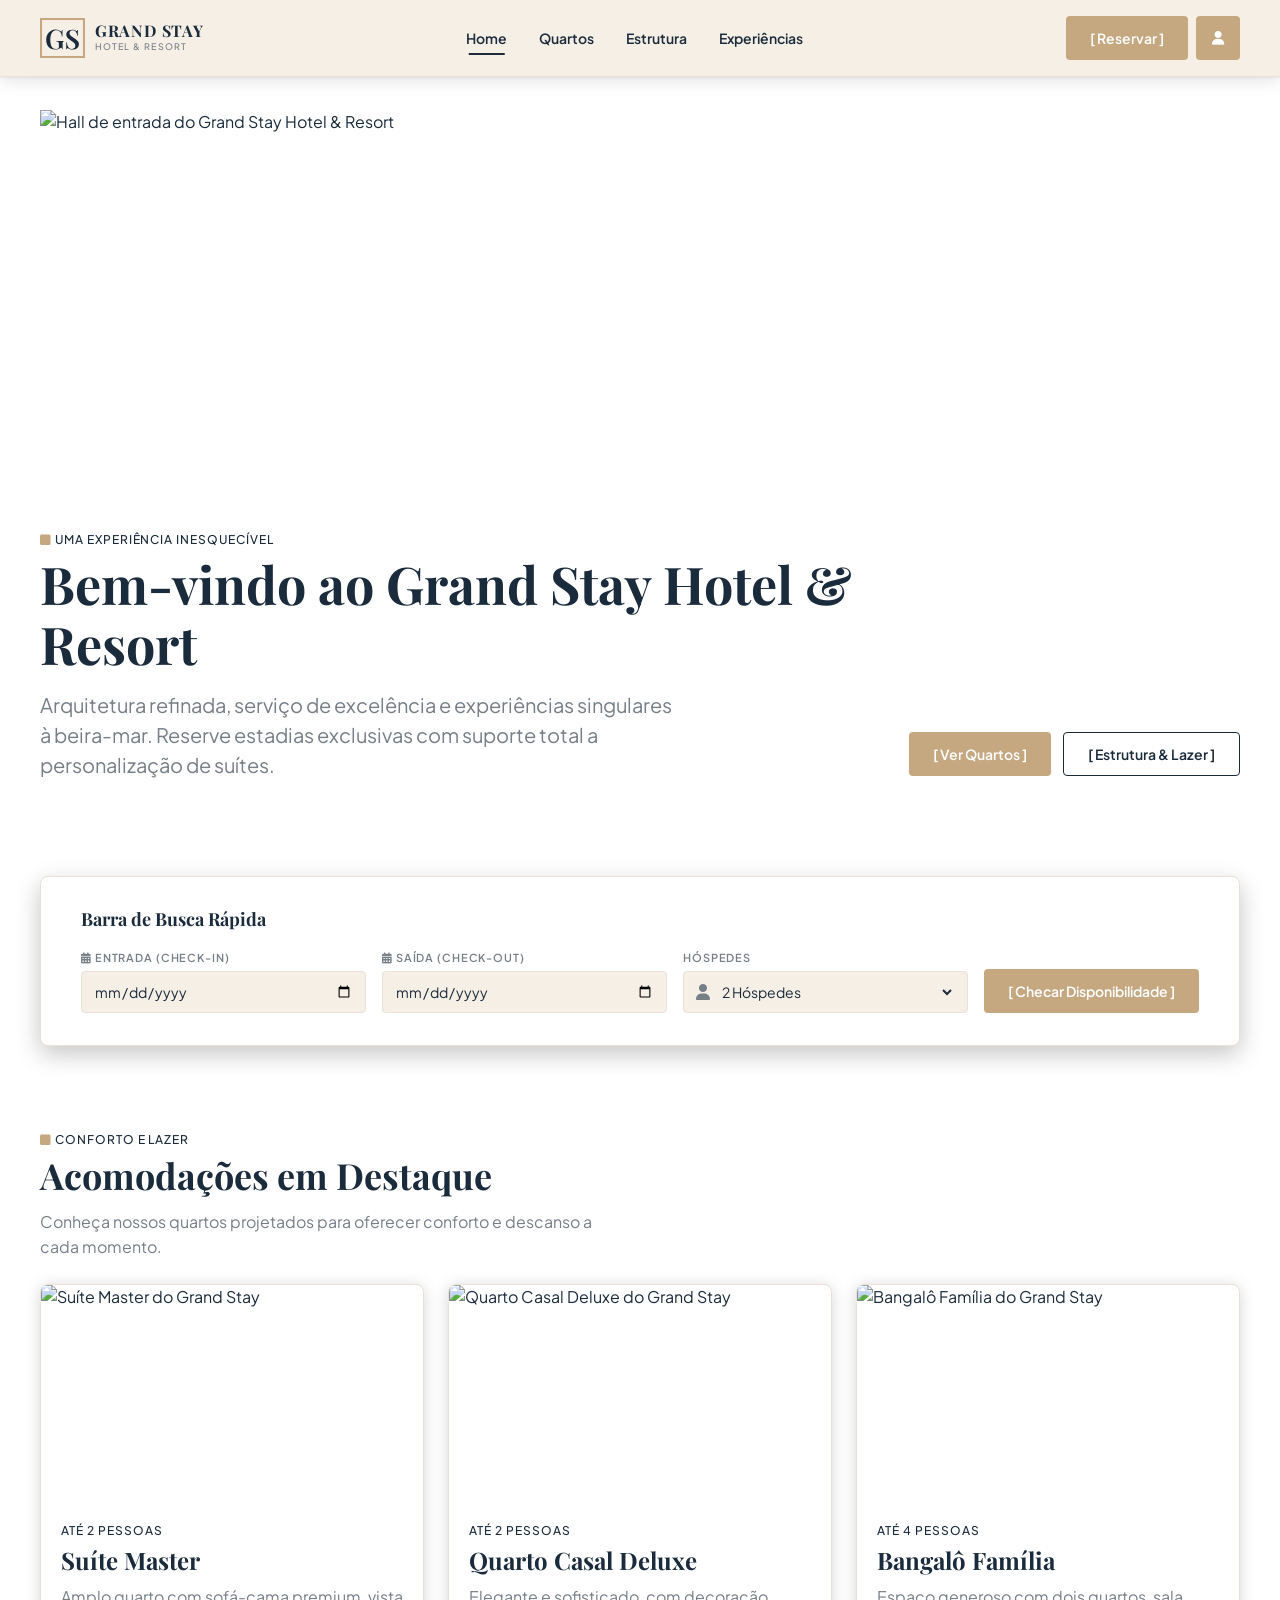
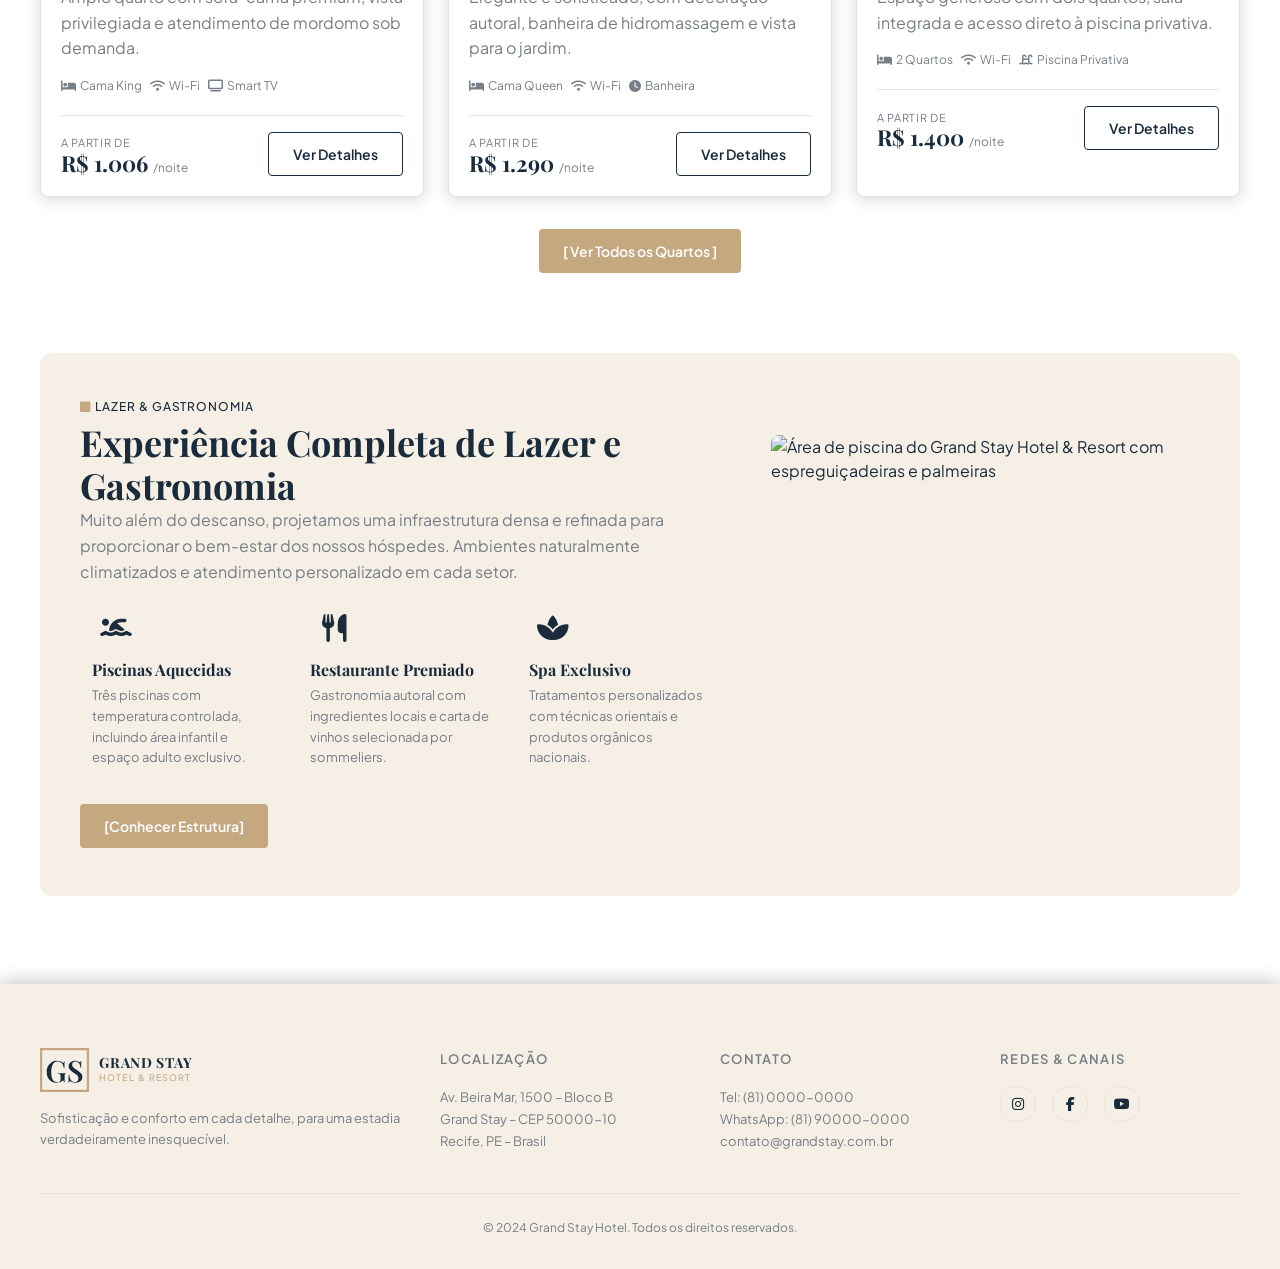
==== commit addc033a: "feat: add navigation links" ====
--- a/index.html
+++ b/index.html
@@ -22,7 +22,7 @@
       </a>
 
       <div class="nav-mobile-actions">
-        <a href="reserva.html" class="btn btn-primary">[ Reservar ]</a>
+        <a href="pages/quartos.html" class="btn btn-primary">[ Reservar ]</a>
         <a href="#" class="btn btn-primary btn-user" aria-label="Perfil do usuário">
           <i class="fa-solid fa-user" aria-hidden="true"></i>
         </a>
@@ -42,7 +42,7 @@
           <li><a href="experiencias.html" class="nav-link">Experiências</a></li>
         </ul>
         <div class="nav-actions">
-          <a href="reserva.html" class="btn btn-primary">[ Reservar ]</a>
+          <a href="pages/quartos.html" class="btn btn-primary">[ Reservar ]</a>
           <a href="#" class="btn btn-primary btn-user" aria-label="Perfil do usuário">
             <i class="fa-solid fa-user" aria-hidden="true"></i>
           </a>
@@ -65,7 +65,7 @@
           </p>
         </div>
         <div class="hero-actions">
-          <a href="#" class="btn btn-primary">[ Ver Quartos ]</a>
+          <a href="pages/quartos.html" class="btn btn-primary">[ Ver Quartos ]</a>
           <a href="#" class="btn btn-secondary">[ Estrutura &amp; Lazer ]</a>
         </div>
       </div>
@@ -73,7 +73,7 @@
 
     <section class="quick-search" aria-label="Busca rápida de disponibilidade">
       <h2 class="quick-search-title">Barra de Busca Rápida</h2>
-      <form class="quick-search-form" action="reserva.html" method="get">
+      <form class="quick-search-form" action="pages/quartos.html" method="get">
         <div class="quick-search-field">
           <label class="quick-search-label" for="checkin">            <i class="fa-solid fa-calendar-days" aria-hidden="true"></i> Entrada (Check-in)</label>
           <div class="quick-search-input-wrap">
--- a/css/style.css
+++ b/css/style.css
@@ -62,7 +62,6 @@
   font-weight: var(--fw-regular);
   line-height: 1.5;
   min-height: 100vh;
-  overflow-x: hidden;
 
   color: var(--color-secondary);
   background-color: var(--color-white);
@@ -200,23 +199,14 @@
   background-color: var(--color-primary-hover);
 }
 
-.btn-secondary {
-  background-color: transparent;
-  color: var(--color-secondary);
-  border: 1.5px solid var(--color-secondary);
-}
-
-.btn-secondary:hover {
-  background-color: var(--color-secondary);
-  color: var(--color-white);
-}
-
+.btn-secondary,
 .btn-outline {
   background-color: transparent;
   color: var(--color-secondary);
   border: 1.5px solid var(--color-secondary);
 }
 
+.btn-secondary:hover,
 .btn-outline:hover {
   background-color: var(--color-secondary);
   color: var(--color-white);
@@ -245,6 +235,7 @@
 }
 
 .nav-inner {
+  position: relative;
   display: flex;
   align-items: center;
   justify-content: space-between;
@@ -266,13 +257,12 @@
 }
 
 .nav-logo-text {
-  display: flex;
-  flex-direction: column;
+  display: none;
 }
 
 .nav-logo-name {
   font-family: var(--font-heading);
-  font-size: 14px;
+  font-size: 16px;
   font-weight: var(--fw-bold);
   color: var(--color-secondary);
   line-height: 1.1;
@@ -345,12 +335,13 @@
   left: 0;
   right: 0;
   bottom: 0;
-  background-color: var(--color-white);
+  background-color: var(--color-bg-main);
   flex-direction: column;
-  padding: 32px 20px;
-  gap: 8px;
+  padding: 48px 28px 40px;
+  gap: 0;
   overflow-y: auto;
   z-index: 102;
+  border-top: 2px solid var(--color-primary);
 }
 
 .nav-checkbox:checked ~ .nav-menu {
@@ -364,16 +355,15 @@
 .nav-links {
   display: flex;
   flex-direction: column;
-  gap: 4px;
+  gap: 0;
 }
 
 .nav-link {
   font-family: var(--font-body);
-  font-size: 18px;
-  font-weight: var(--fw-medium);
-  color: var(--color-secondary);
-  padding: 12px 0;
-  border-bottom: 1px solid var(--color-border);
+  font-size: 20px;
+  font-weight: var(--fw-semibold);
+  color: var(--color-secondary);
+  padding: 18px 0;
   transition: color 0.2s ease;
 }
 
@@ -383,10 +373,26 @@
 }
 
 .nav-actions {
-  margin-top: 24px;
-  display: flex;
-  flex-direction: column;
+  margin-top: 40px;
+  padding-top: 24px;
+  border-top: 1px solid var(--color-border);
+  display: flex;
+  flex-direction: row;
+  align-items: center;
   gap: 12px;
+}
+
+.nav-actions > .btn:first-child {
+  flex: 1;
+}
+
+.nav-mobile-actions {
+  position: absolute;
+  left: 50%;
+  transform: translateX(-50%);
+  display: flex;
+  gap: 8px;
+  align-items: center;
 }
 
 
@@ -407,21 +413,21 @@
   width: 100%;
   max-width: 1280px;
   margin: 0 auto;
-  padding: 48px 20px 24px;
+  padding: 32px 20px 16px;
 }
 
 .footer-top {
   display: grid;
   grid-template-columns: 1fr;
-  gap: 40px;
-  padding-bottom: 40px;
+  gap: 24px;
+  padding-bottom: 24px;
   border-bottom: 1px solid var(--color-border);
 }
 
 .footer-brand {
   display: flex;
   flex-direction: column;
-  gap: 16px;
+  gap: 12px;
 }
 
 .footer-logo {
@@ -514,7 +520,7 @@
 }
 
 .footer-bottom {
-  padding-top: 24px;
+  padding-top: 16px;
   text-align: center;
 }
 
@@ -566,34 +572,69 @@
     gap: 0;
     overflow: visible;
     background: none;
+    border-top: none;
+    flex: 1;
   }
 
   .nav-links {
     flex-direction: row;
-    gap: 0;
+    flex: 1;
+    justify-content: center;
   }
 
   .nav-link {
+    position: relative;
     font-size: 14px;
-    padding: 8px 16px;
+    padding: 8px 16px 10px;
     border-bottom: none;
-    border-bottom: 2px solid transparent;
+  }
+
+  .nav-link::after {
+    content: '';
+    position: absolute;
+    bottom: 2px;
+    left: 50%;
+    transform: translateX(-50%);
+    width: 0;
+    height: 2px;
+    background-color: transparent;
+    transition: width 0.25s ease, background-color 0.25s ease;
+  }
+
+  .nav-link:hover::after,
+  .nav-link.active::after {
+    width: 50%;
+    background-color: var(--color-secondary);
   }
 
   .nav-link:hover,
   .nav-link.active {
-    border-bottom-color: var(--color-secondary);
     color: var(--color-secondary);
   }
 
   .nav-actions {
     margin-top: 0;
-    flex-direction: row;
+    padding-top: 0;
+    border-top: none;
     gap: 8px;
+  }
+
+  .nav-actions > .btn:first-child {
+    flex: initial;
   }
 
   .nav-inner {
     padding: 16px 32px;
+    justify-content: flex-start;
+  }
+
+  .nav-logo-text {
+    display: flex;
+    flex-direction: column;
+  }
+
+  .nav-mobile-actions {
+    display: none;
   }
 
   main {
@@ -604,10 +645,19 @@
   .footer-top {
     grid-template-columns: repeat(2, 1fr);
     gap: 32px;
+    padding-bottom: 40px;
+  }
+
+  .footer-brand {
+    gap: 16px;
   }
 
   .footer-inner {
     padding: 48px 32px 24px;
+  }
+
+  .footer-bottom {
+    padding-top: 24px;
   }
 }
 
--- a/css/index.css
+++ b/css/index.css
@@ -258,12 +258,6 @@
 }
 
 .leisure-inner {
-  display: flex;
-  flex-direction: column;
-  gap: 16px;
-}
-
-.leisure-content {
   display: flex;
   flex-direction: column;
   gap: 16px;
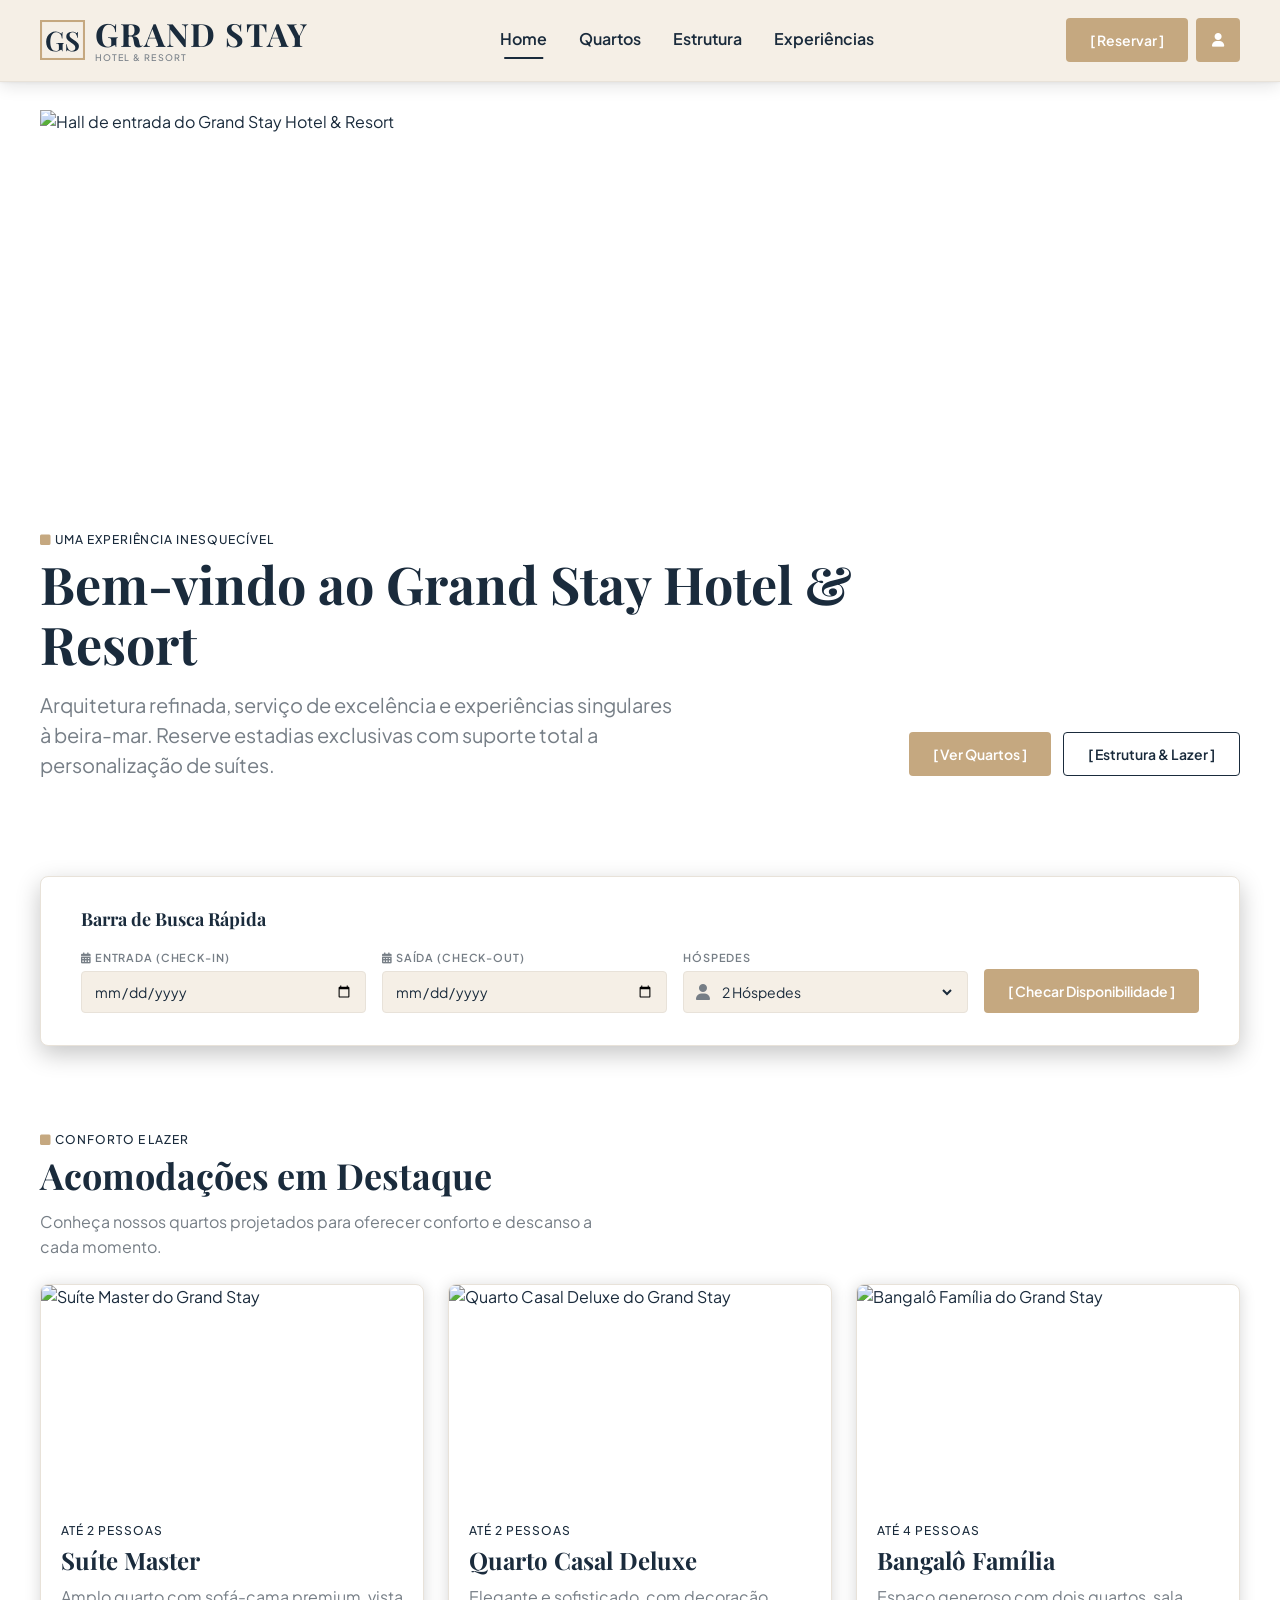
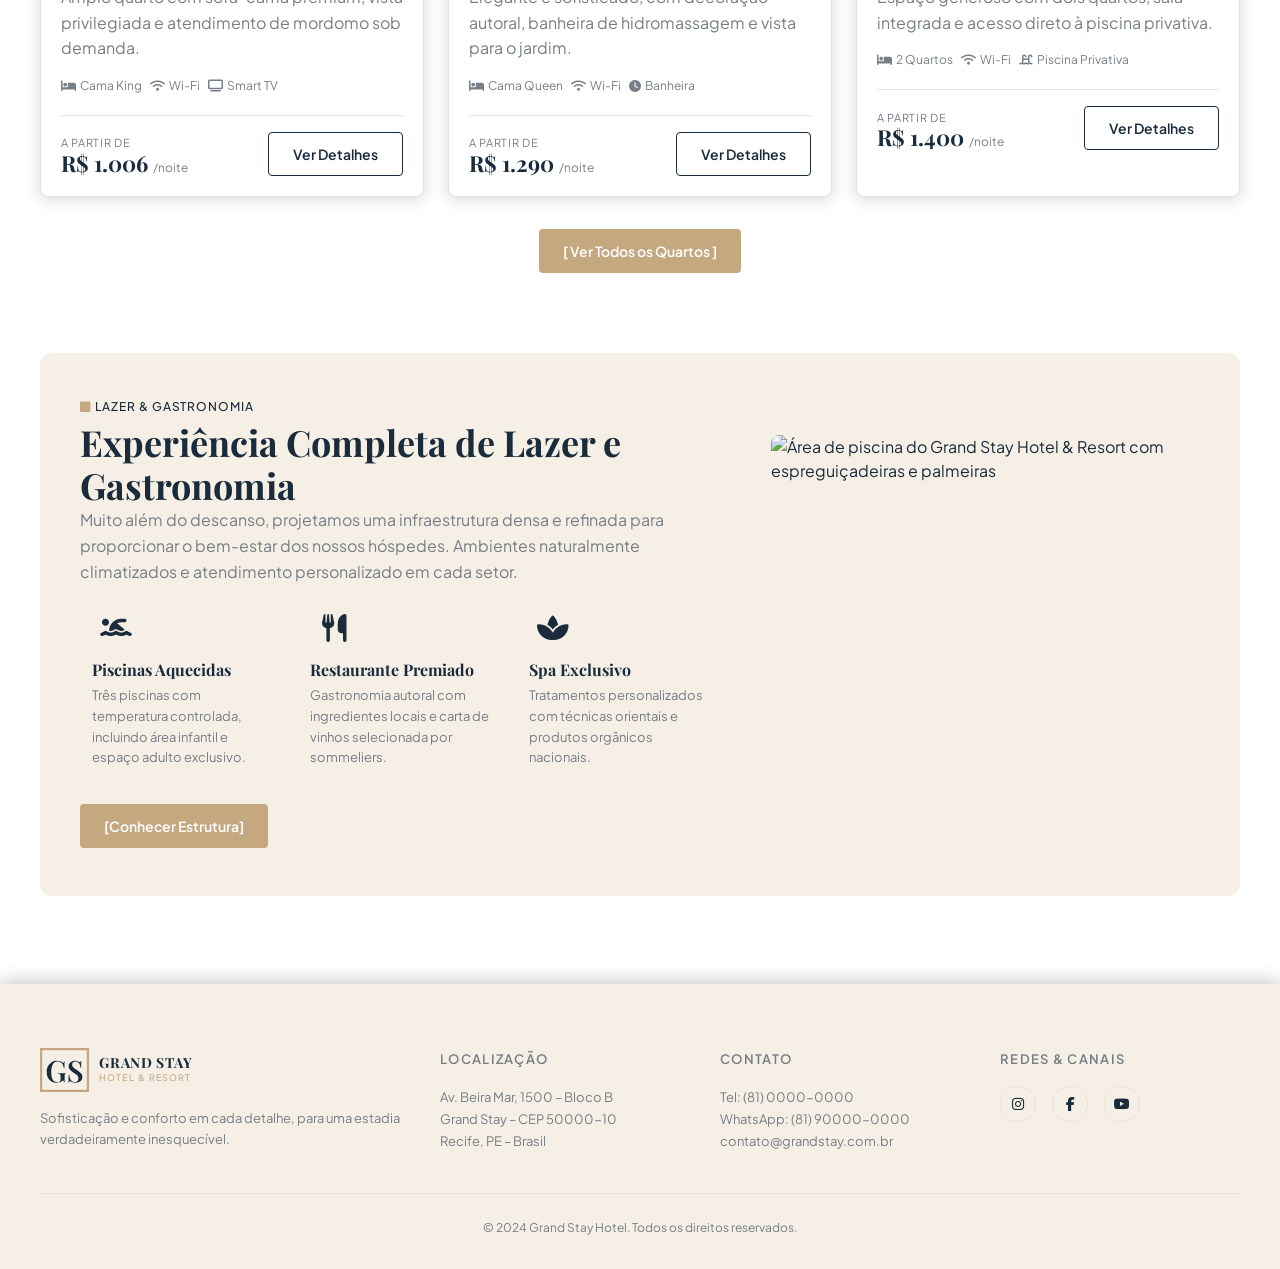
==== commit f2ee066f: "feat: add quartos and piscina pages with corresponding stylesheets" ====
--- a/index.html
+++ b/index.html
@@ -38,8 +38,8 @@
         <ul class="nav-links">
           <li><a href="index.html" class="nav-link active">Home</a></li>
           <li><a href="pages/quartos.html" class="nav-link">Quartos</a></li>
-          <li><a href="estrutura.html" class="nav-link">Estrutura</a></li>
-          <li><a href="experiencias.html" class="nav-link">Experiências</a></li>
+          <li><a href="pages/estrutura.html" class="nav-link">Estrutura</a></li>
+          <li><a href="pages/experiencias.html" class="nav-link">Experiências</a></li>
         </ul>
         <div class="nav-actions">
           <a href="pages/quartos.html" class="btn btn-primary">[ Reservar ]</a>
@@ -66,7 +66,7 @@
         </div>
         <div class="hero-actions">
           <a href="pages/quartos.html" class="btn btn-primary">[ Ver Quartos ]</a>
-          <a href="#" class="btn btn-secondary">[ Estrutura &amp; Lazer ]</a>
+          <a href="pages/estrutura.html" class="btn btn-secondary">[ Estrutura &amp; Lazer ]</a>
         </div>
       </div>
     </section>
@@ -141,7 +141,7 @@
                   <p class="room-card-price-label">a partir de</p>
                   <p class="room-card-price">R$ 1.006 <span>/noite</span></p>
                 </div>
-                <a href="detalhes-quarto.html" class="btn btn-outline">Ver Detalhes</a>
+                <a href="pages/detalhes-quarto.html#suite-master" class="btn btn-outline">Ver Detalhes</a>
               </div>
             </div>
           </li>
@@ -172,7 +172,7 @@
                   <p class="room-card-price-label">a partir de</p>
                   <p class="room-card-price">R$ 1.290 <span>/noite</span></p>
                 </div>
-                <a href="detalhes-quarto.html" class="btn btn-outline">Ver Detalhes</a>
+                <a href="pages/detalhes-quarto.html#casal" class="btn btn-outline">Ver Detalhes</a>
               </div>
             </div>
           </li>
@@ -203,7 +203,7 @@
                   <p class="room-card-price-label">a partir de</p>
                   <p class="room-card-price">R$ 1.400 <span>/noite</span></p>
                 </div>
-                <a href="detalhes-quarto.html" class="btn btn-outline">Ver Detalhes</a>
+                <a href="pages/detalhes-quarto.html#familia" class="btn btn-outline">Ver Detalhes</a>
               </div>
             </div>
           </li>
@@ -257,7 +257,7 @@
             </li>
           </ul>
 
-          <a href="estrutura.html" class="btn btn-primary leisure-cta">[Conhecer Estrutura]</a>
+          <a href="pages/estrutura.html" class="btn btn-primary leisure-cta">[Conhecer Estrutura]</a>
         </div>
 
         <div class="leisure-img-wrap">
--- a/css/style.css
+++ b/css/style.css
@@ -88,6 +88,7 @@
 a {
   text-decoration: none;
   color: inherit;
+  -webkit-tap-highlight-color: transparent;
 }
 
 
@@ -262,7 +263,7 @@
 
 .nav-logo-name {
   font-family: var(--font-heading);
-  font-size: 16px;
+  font-size: 32px;
   font-weight: var(--fw-bold);
   color: var(--color-secondary);
   line-height: 1.1;
@@ -359,11 +360,12 @@
 }
 
 .nav-link {
+  display: block;
   font-family: var(--font-body);
   font-size: 20px;
   font-weight: var(--fw-semibold);
   color: var(--color-secondary);
-  padding: 18px 0;
+  padding: 8px 0;
   transition: color 0.2s ease;
 }
 
@@ -584,7 +586,7 @@
 
   .nav-link {
     position: relative;
-    font-size: 14px;
+    font-size: 16px;
     padding: 8px 16px 10px;
     border-bottom: none;
   }
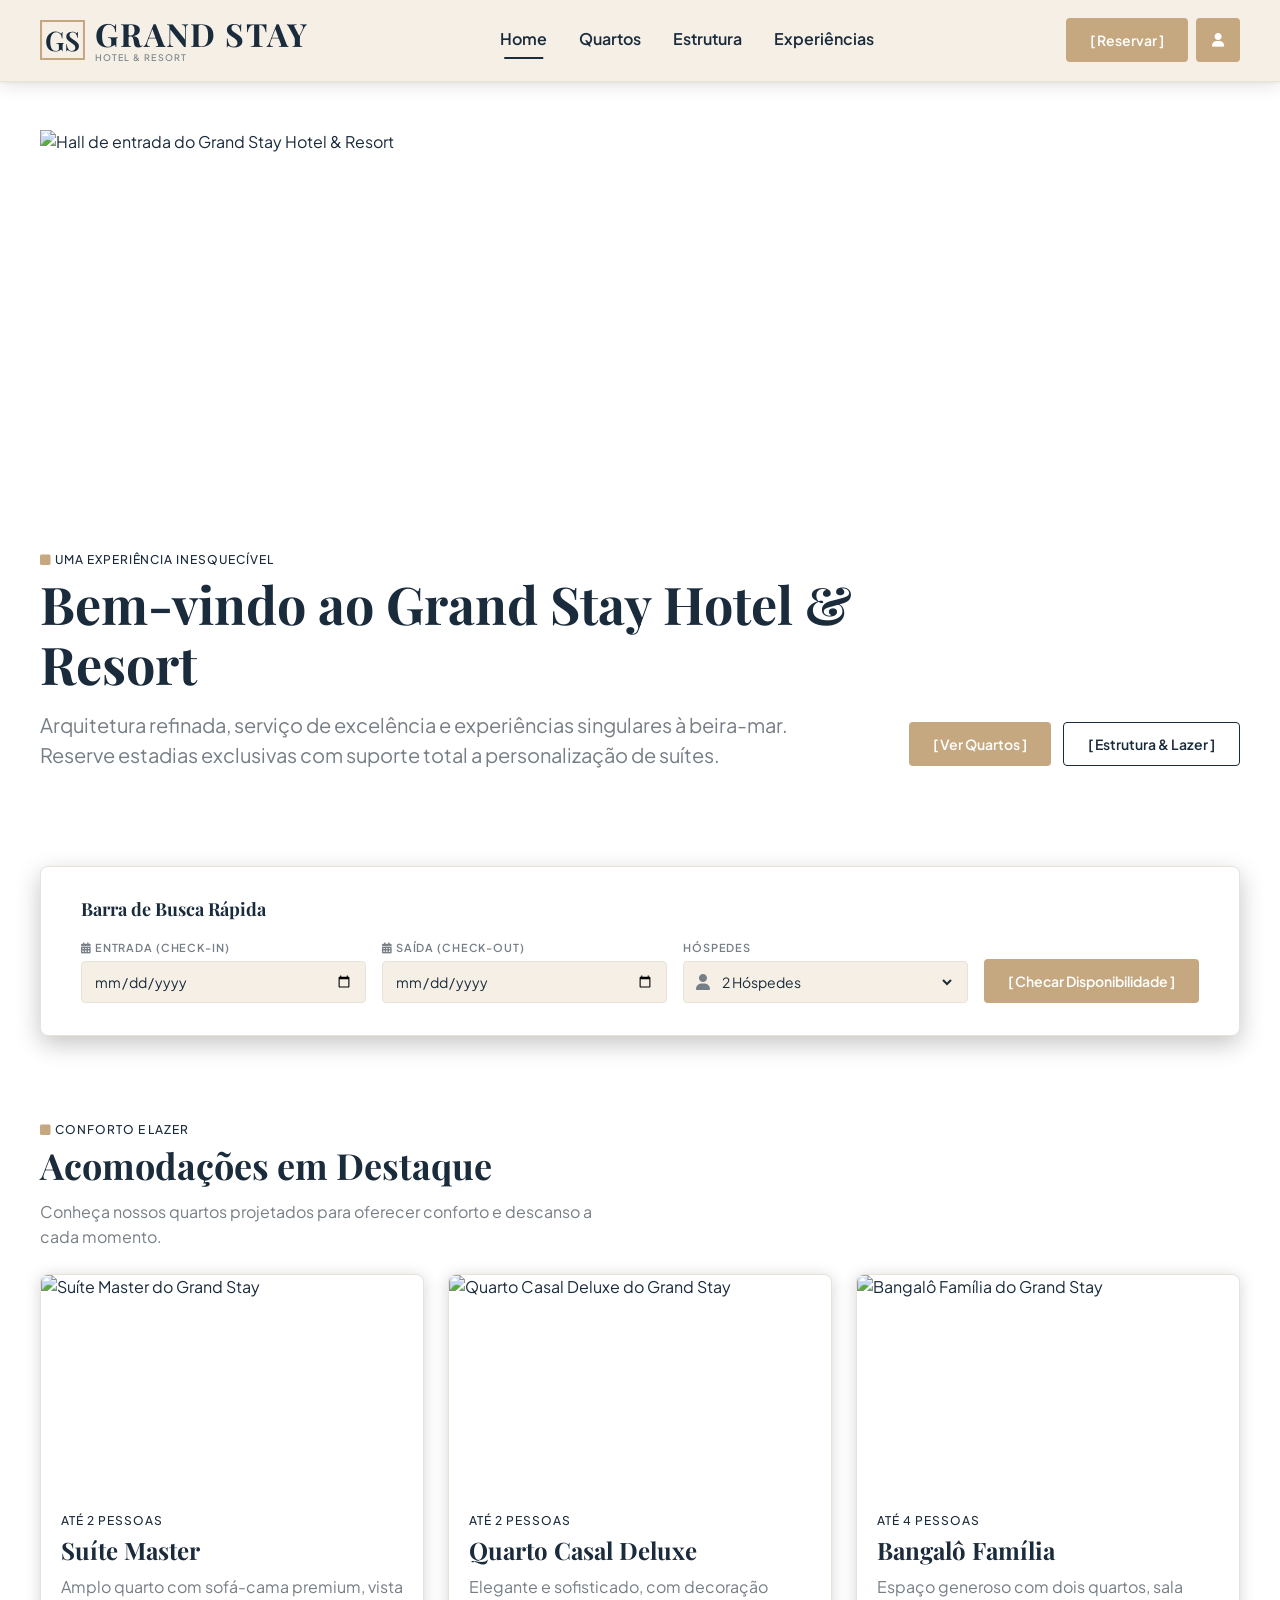
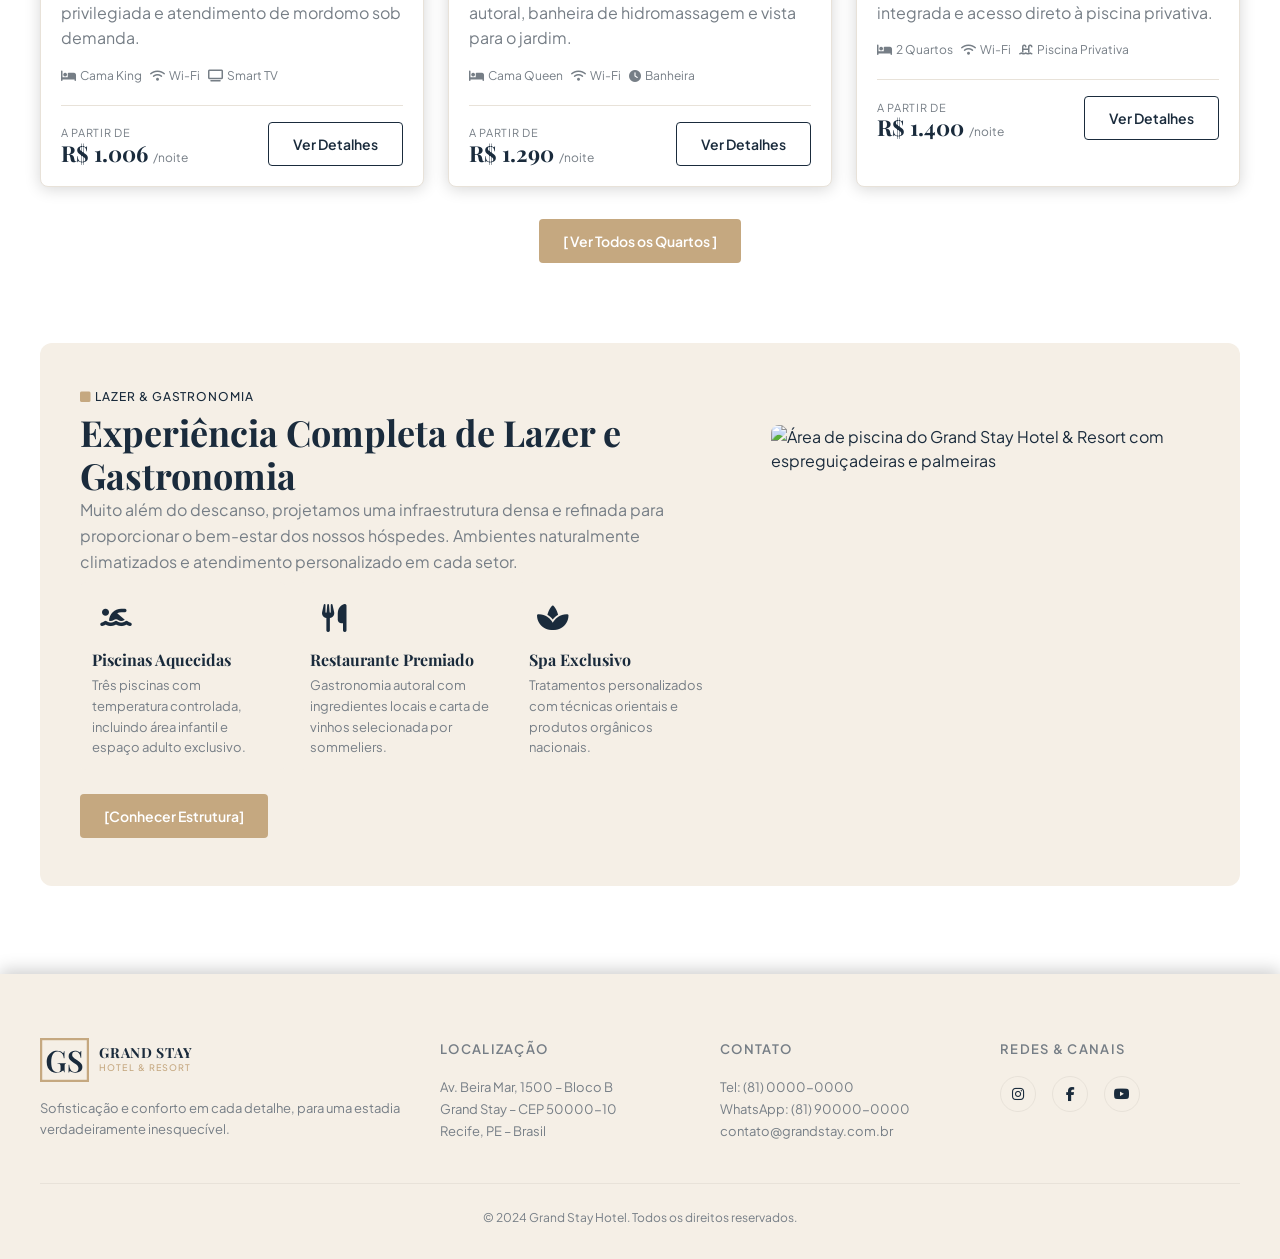
==== commit 33576db1: "fix: correction of pages and links" ====
--- a/index.html
+++ b/index.html
@@ -59,7 +59,7 @@
         <div class="hero-text">
           <p class="hero-overline overline"><i class="fa-solid fa-square"></i> Uma experiência inesquecível</p>
           <h1 class="hero-title display-hero">Bem-vindo ao Grand Stay Hotel &amp; Resort</h1>
-          <p class="hero-description body-large">
+          <p class="body-large page-subtitle">
             Arquitetura refinada, serviço de excelência e experiências singulares à beira-mar.
             Reserve estadias exclusivas com suporte total a personalização de suítes.
           </p>
--- a/css/style.css
+++ b/css/style.css
@@ -145,6 +145,10 @@
   line-height: 1.5;
 }
 
+.page-subtitle {
+  color: var(--color-text-muted);
+}
+
 .button-text {
   font-family: var(--font-body);
   font-size: 14px;
@@ -671,7 +675,7 @@
   main {
     width: 100%;
     max-width: 1440px;
-    margin: 36px auto 48px;
+    margin: 56px auto 48px;
     padding: 0 40px;
   }
 
